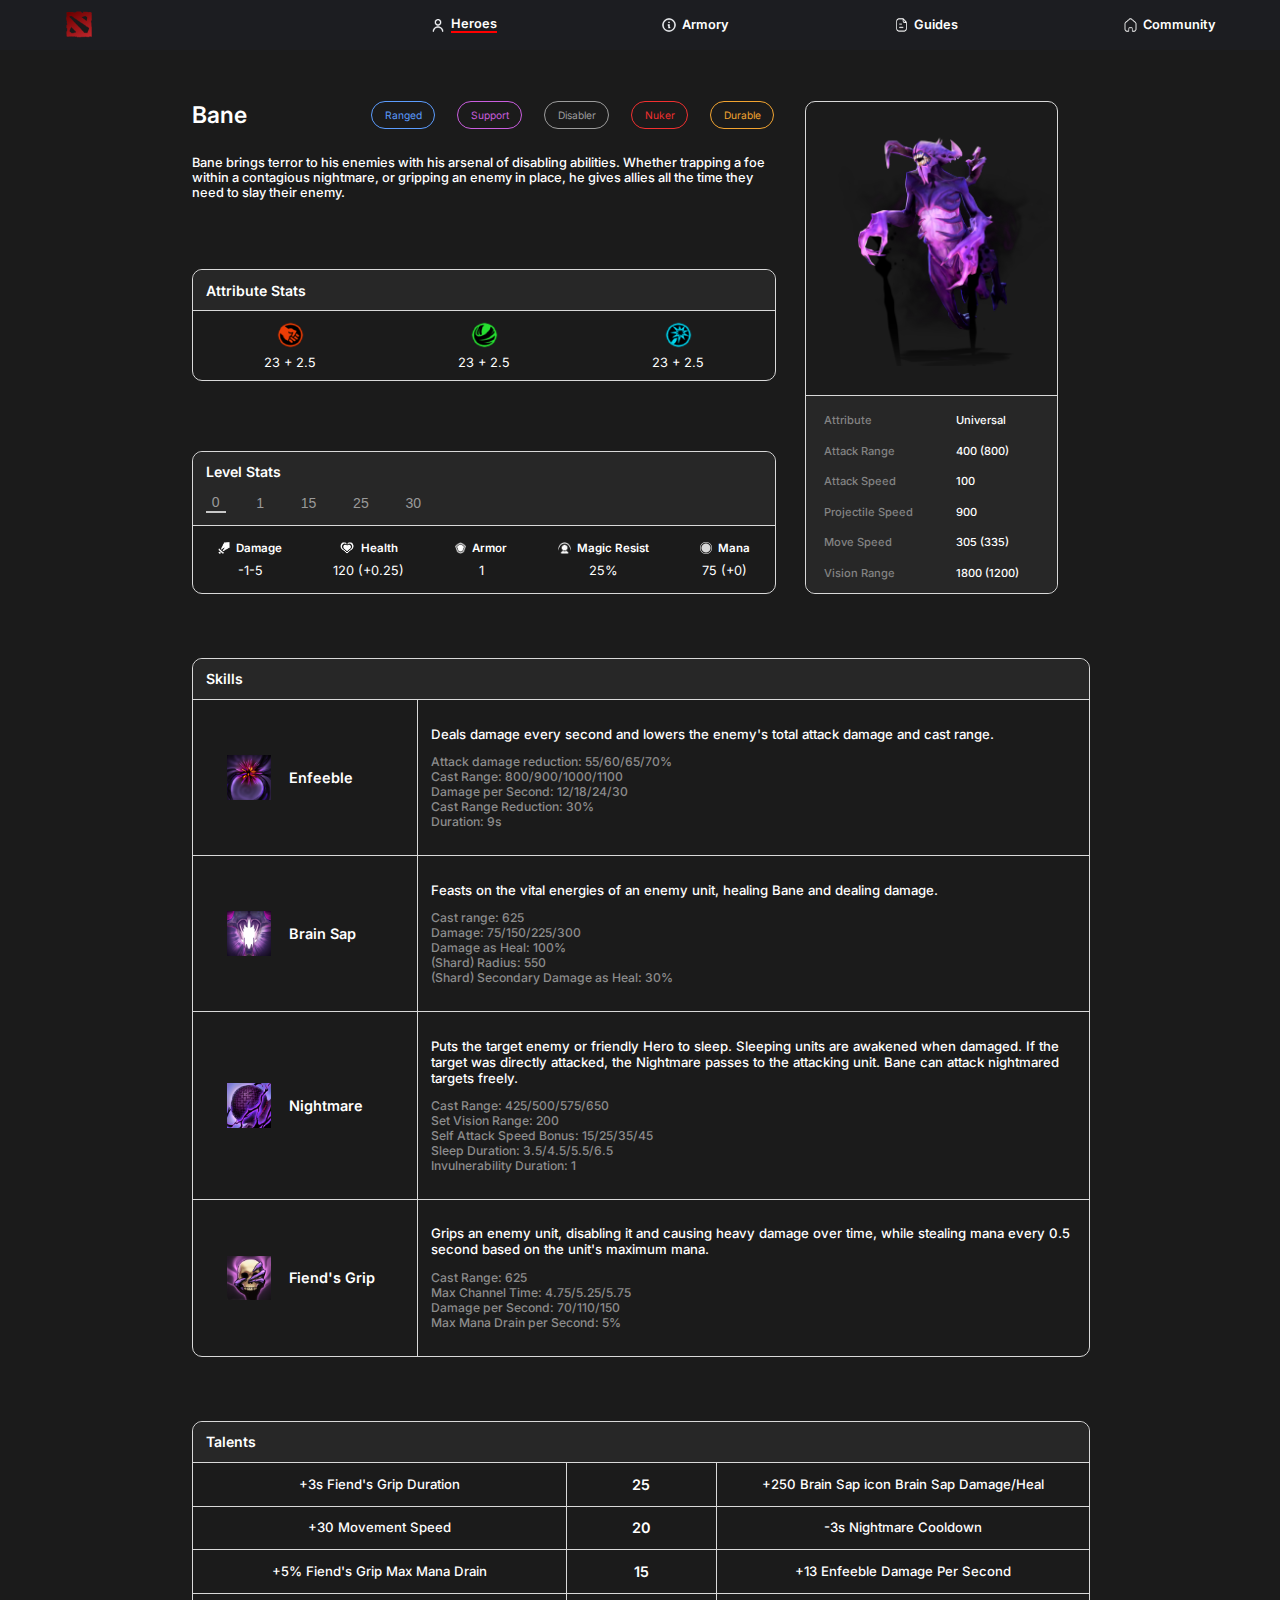
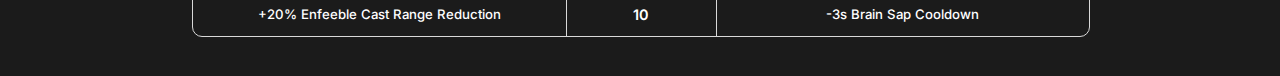
==== website/bane.html @ a7980b2b "Bane page + typo fixes" ====
<!DOCTYPE html>
<html>
<head>
    <title>Dota2 Wiki</title>
    <link rel="stylesheet" href="style.css" type="text/css">
    <script src="hero-page-script.js"></script>
    <meta name="viewport" content="width=device-width,initial-scale=1.0">
</head>
<body onload="showLevel('load','0')">
    <!-- Top nav bar -->
    <header>
        <a href = "./index.html" class = logo><img src="assets/icons/dota2_logo.png", class = logo></a>
       <input type="checkbox" id = "nav-toggle" class = "nav-toggle">
        <nav>
            <ul>
                <li><img src="assets/icons/user_icon.png" class = imga><a href = "./heroes.html" class="active">Heroes</a></li>
                <li><img src="assets/icons/info_icon.png" class = imga><a href = "#">Armory</a></li>
                <li><img src="assets/icons/paper_icon.png" class = imga><a href = "#">Guides</a></li>
                <li><img src="assets/icons/home_icon.png" class = imga><a href = "#">Community</a></li>
            </ul>
        </nav>
        <label for="nav-toggle" class = "nav-toggle-label">
            <img src="assets/icons/hamburger_icon.png">
        </label>
    </header>

    <main class = "flex-column hero-main">

        <!-- This section contains the heroe's stats, description, name and potrait -->
        <section class = "stat-area">
            <div class = "stat-column">
                <div class = "flex-column">
                    <div style="display: flex;" id = "hero-heading">
                        <label class="hero-title">Bane</label>
                        <!-- Hero's roles -->
                        <div class = "roles-row", style="width: 70%;">
                            <!-- Each role container is the role of the hero in the role's corresponding colour -->
                            <div class = "roles-container" style = "border-color: #5C9DFF;">
                                <label style = "color: #5C9DFF;">Ranged</label>
                            </div> 
                            <div class = "roles-container" style = "border-color: #ca5edf;">
                                <label style = "color: #ca5edf;">Support</label>
                            </div> 
                            <div class = "roles-container" style = "border-color: #9D9D9D;">
                                <label style = "color: #9D9D9D;">Disabler</label>
                            </div> 
                            <div class = "roles-container" style = "border-color: #f23030;">
                                <label style = "color: #f23030;">Nuker</label>
                            </div> 
                            <div class = "roles-container" style = "border-color: #F2A430;">
                                <label style = "color: #F2A430;">Durable</label>
                            </div> 
                        </div>
                    </div>
                    <label class = "hero-description">Bane brings terror to his enemies with his arsenal of disabling abilities. Whether trapping a foe within a contagious nightmare, or gripping an enemy in place, he gives allies all the time they need to slay their enemy.</label>
                </div>
                <!-- Area on the hero's attribute stats -->
                <div class = "full-container">
                    <!-- Title area -->
                    <div class = "inner-area-top">
                        <div class = "flex-column">
                            <label class = "inner-area-title">Attribute Stats</label>
                        </div>
                    </div>
                    <div class = "attribute-row">
                        <!-- Each attribute column includes the attribute image and value -->
                        <div class = "attribute-column">
                            <img class = "attribute-img" src="assets/icons/strength.png">
                            <label>23 + 2.5</label> 
                        </div>
                        <div class = "attribute-column">
                            <img class = "attribute-img" src="assets/icons/agility.png">
                            <label>23 + 2.5</label> 
                        </div>
                        <div class = "attribute-column">
                            <img class = "attribute-img" src="assets/icons/intelligence.png">
                            <label>23 + 2.5</label> 
                        </div>
                    </div>   
                </div>
                <!-- Area for the hero's level stats -->
                <div class = "full-container">
                    <div class = "inner-area-top">
                        <div class = "flex-column", style="width: 100%;">

                            <!-- Tab bar to toggle between different hero levels -->
                            <label class = "inner-area-title">Level Stats</label>
                            <div class = "level-row" id = "level-row">
                                <button onclick="showLevel(event, '0')" class="active">0</button> <!--set 0 as default active-->
                                <button onclick="showLevel(event, '1')">1</button>
                                <button onclick="showLevel(event, '15')">15</button>
                                <button onclick="showLevel(event, '25')">25</button>
                                <button onclick="showLevel(event, '30')">30</button>
                            </div>
                        </div>
                    </div>
                    <div class = "level-stat-row">
                        <!-- Each attribute column includes the level stat image, label and value -->
                        <div class = "attribute-column">
                            <div class = "img-text">
                                <img src="assets/icons/stat_atk.png">
                                <label>Damage</label>
                            </div>
                            <label class = "tab-content 0">-1-5</label>
                            <label class = "tab-content 1">47-53</label>
                            <label class = "tab-content 15">120-126</label>
                            <label class = "tab-content 25">198-204</label>
                            <label class = "tab-content 30">228-234</label>
                        </div> 
                        <div class = "attribute-column">
                            <div class = "img-text">
                                <img src="assets/icons/stat_hp.png">
                                <label>Health</label>
                            </div>
                            <label class = "tab-content 0">120 (+0.25)</label>
                            <label class = "tab-content 1">626 (+2.55)</label>
                            <label class = "tab-content 15">1396 (+6.05)</label>
                            <label class = "tab-content 25">2210 (+9.75)</label>
                            <label class = "tab-content 30">2518 (+11.2)</label>
                        </div> 
                        <div class = "attribute-column">
                            <div class = "img-text">
                                <img src="assets/icons/stat_def.png">
                                <label>Armor</label>
                            </div>
                            <label class = "tab-content 0">1</label>
                            <label class = "tab-content 1">4.83</label>
                            <label class = "tab-content 15">10.67</label>
                            <label class = "tab-content 25">16.83</label>
                            <label class = "tab-content 30">19.25</label>
                        </div> 
                        <div class = "attribute-column">
                            <div class = "img-text">
                                <img src="assets/icons/stat_effectres.png">
                                <label>Magic Resist</label>
                            </div>
                            <label class = "tab-content 0">25%</label>
                            <label class = "tab-content 1">27.3%</label>
                            <label class = "tab-content 15">30.8%</label>
                            <label class = "tab-content 25">34.5%</label>
                            <label class = "tab-content 30">35.96%</label>
                        </div> 
                        <div class = "attribute-column">
                            <div class = "img-text">
                                <img src="assets/icons/stat_mana.png">
                                <label>Mana</label>
                            </div>
                            <label class = "tab-content 0">75 (+0)</label>
                            <label class = "tab-content 1">351 (+1.15)</label>
                            <label class = "tab-content 15">771 (+2.9)</label>
                            <label class = "tab-content 25">1215 (+4.75)</label>
                            <label class = "tab-content 30">1383 (+5.48)</label>
                        </div> 
                    </div>   
                </div>
            </div>
            <!-- Area for the hero's potrait and other base stats -->
            <div class = "right-container">
                <img src="assets/potraits/bane.png">
                <div class = "inner-area-bottom">
                    <!-- Label for stats -->
                    <div class = "flex-column">
                        <label class = "medium-24" style="color: #838383;">Attribute</label>
                        <label class = "medium-24" style="color: #838383;">Attack Range</label>
                        <label class = "medium-24" style="color: #838383;">Attack Speed</label>
                        <label class = "medium-24" style="color: #838383;">Projectile Speed</label>
                        <label class = "medium-24" style="color: #838383;">Move Speed</label>
                        <label class = "medium-24" style="color: #838383;">Vision Range</label>
                    </div>
                    <!-- Corresponding stat values -->
                    <div class = "flex-column base-stats-spacing">
                        <label class = "medium-24" style="color: white;">Universal</label>
                        <label class = "medium-24" style="color: white;">400 (800)</label>
                        <label class = "medium-24" style="color: white;">100</label>
                        <label class = "medium-24" style="color: white;">900</label>
                        <label class = "medium-24" style="color: white;">305 (335)</label>
                        <label class = "medium-24" style="color: white;">1800 (1200)</label>
                    </div>
                </div>
            </div>


            <div>
        </section>
        
        <!-- This section shows the hero's skills -->
        <section class = "full-container", style="margin-top: 5vw;">
            <!-- Title area -->
            <div class = "inner-area-top">
                <div class = "flex-column">
                    <label class = "inner-area-title">Skills</label>
                </div>
            </div>

            <!-- skill-row contains the information for 1 skill - skill icon image, name, description and other details -->
            <div class = "skill-row">
                <div class = "skill-name">
                    <img src="assets/skills/bane_enfeeble.png">
                    <label>Enfeeble</label>
                </div>

                <div class = "skill-description">
                    <label class = "skill-description-title">Deals damage every second and lowers the enemy's total attack damage and cast range.</label>
                    <label class = "skill-description-detail">Attack damage reduction: 55/60/65/70%</label>
                    <label class = "skill-description-detail">Cast Range: 800/900/1000/1100</label>
                    <label class = "skill-description-detail">Damage per Second: 12/18/24/30</label>
                    <label class = "skill-description-detail">Cast Range Reduction: 30%</label>
                    <label class = "skill-description-detail">Duration: 9s</label>
                </div>
            </div>
            
            <!-- top-border class is for every row except the first one to complete the table -->
            <div class = "skill-row top-border">
                <div class = "skill-name">
                    <img src="assets/skills/bane_brain_sap.png">
                    <label>Brain Sap</label>
                </div>

                <div class = "skill-description">
                    <label class = "skill-description-title">Feasts on the vital energies of an enemy unit, healing Bane and dealing damage.</label>
                    <label class = "skill-description-detail">Cast range: 625</label>
                    <label class = "skill-description-detail">Damage: 75/150/225/300</label>
                    <label class = "skill-description-detail">Damage as Heal: 100%</label>
                    <label class = "skill-description-detail">(Shard) Radius: 550</label>
                    <label class = "skill-description-detail">(Shard) Secondary Damage as Heal: 30%</label>
                </div>
            </div>

            <div class = "skill-row top-border">
                <div class = "skill-name">
                    <img src="assets/skills/bane_nightmare.png">
                    <label>Nightmare</label>
                </div>

                <div class = "skill-description">
                    <label class = "skill-description-title">Puts the target enemy or friendly Hero to sleep. Sleeping units are awakened when damaged. If the target was directly attacked, the Nightmare passes to the attacking unit. Bane can attack nightmared targets freely.</label>
                    <label class = "skill-description-detail">Cast Range: 425/500/575/650</label>
                    <label class = "skill-description-detail">Set Vision Range: 200</label>
                    <label class = "skill-description-detail">Self Attack Speed Bonus: 15/25/35/45</label>
                    <label class = "skill-description-detail">Sleep Duration: 3.5/4.5/5.5/6.5</label>
                    <label class = "skill-description-detail">Invulnerability Duration: 1</label>
                </div>
            </div>
            
            <div class = "skill-row top-border">
                <div class = "skill-name">
                    <img src="assets/skills/bane_fiends_grip.png">
                    <label>Fiend's Grip</label>
                </div>

                <div class = "skill-description">
                    <label class = "skill-description-title">Grips an enemy unit, disabling it and causing heavy damage over time, while stealing mana every 0.5 second based on the unit's maximum mana.</label>
                    <label class = "skill-description-detail">Cast Range: 625</label>
                    <label class = "skill-description-detail">Max Channel Time: 4.75/5.25/5.75</label>
                    <label class = "skill-description-detail">Damage per Second: 70/110/150</label>
                    <label class = "skill-description-detail">Max Mana Drain per Second: 5%</label>
                </div>
            </div>
        </section>

        <!-- This section shows the hero's talents -->
        <section class = "full-container", style="margin-top: 5vw; margin-bottom: 3vw;">
            <!-- Title area -->
            <div class = "inner-area-top">
                <div class = "flex-column">
                    <label class = "inner-area-title">Talents</label>
                </div>
            </div>
            
            <!-- talent-row is formatted as (description | level | description) -->
            <div class = "talent-row">
                <label class = "talent-description">+3s Fiend's Grip Duration</label>
                <label class = "talent-level">25</label>
                <label class = "talent-description">+250 Brain Sap icon Brain Sap Damage/Heal</label>
            </div>
            <!-- top-border class is for every row except the first one to complete the table -->
            <div class = "talent-row top-border">
                <label class = "talent-description">+30 Movement Speed</label>
                <label class = "talent-level">20</label>
                <label class = "talent-description">-3s Nightmare Cooldown</label>
            </div>
            <div class = "talent-row top-border">
                <label class = "talent-description">+5% Fiend's Grip Max Mana Drain</label>
                <label class = "talent-level">15</label>
                <label class = "talent-description">+13 Enfeeble Damage Per Second</label>
            </div>
            <div class = "talent-row top-border">
                <label class = "talent-description">+20% Enfeeble Cast Range Reduction</label>
                <label class = "talent-level">10</label>
                <label class = "talent-description">-3s Brain Sap Cooldown</label>
            </div>
        </section>

    </main>
</body>
</html>
---- website/style.css ----
@import url('https://fonts.googleapis.com/css2?family=Inter:wght@100;200;300;400;500;600;700;800;900&display=swap');

:root{
    --phone: 700px;
}
body{
    font-family: 'Inter', sans-serif;
    background: #1B1B1B;
    

}

header{
    top:0;
    left:0;
    background-color: #1C1D21;
    font-weight:600;
    font-size: 3vw;
    height:10vw;
    text-align: center;
    color:white;
    position: fixed;
    z-index: 99;
    width: 100%;
    display: flex;
    align-items: center;
    justify-content: center;
}

.logo{
    top:0;
    height: 100%;
}



nav{
    position: absolute;
    text-align: left;
    top: 100%;
    width: 100%;
    left: 0;
    background-color: #1C1D21;
    display: none;
}

nav ul{
    margin: 0;
    padding: 0;
    list-style: none;
}

nav li{
    margin-bottom: 1em;
    margin-left: 1em;
}
nav a:hover {
    border-bottom: 0.1953vw solid red;
}

nav a.active {
    border-bottom: 0.1953vw solid red;
}
  
nav a{
    text-decoration: none;
    color: white;
    opacity: 0.8;
}

.nav-toggle:checked ~ nav {
    display: block;
}

.nav-toggle{
    display: none;
}

.nav-toggle-label{
    position: absolute;
    left: 0;
    top:0;
    margin-left: 1em;
    height: 100%;
    display: flex;
    align-items: center;
    
}

.nav-toggle-label img{
    height: 25%;
}

nav li{
    display: flex;
    align-items: center;
}

.imga{
    margin-right: 5px;
    height: 4vw;
}

@media screen and (min-width: 700px){
    header{
        height: 3.9vw;
        font-size: 1vw;
    }
    .nav-toggle-label{
        display: none;
    }

    header{
        display: grid;
        grid-template-columns:4% auto 25% 1fr 5%;
        grid-template-rows:100%;
    }

    .logo{
        grid-column: 2/3;
    }

    nav{
        all: unset;
        grid-column: 4/5;
    }

    nav ul {
        display: flex;
        justify-content: space-between;
        align-items: center;
        height: 100%;
    }

    nav li{
        margin-bottom: 0;
        margin-left: 0;
    }

    nav a{
        opacity: 1;
    }

    .imga{
        height: 1.2vw;
    }


    
}

.dashboard{
    position: relative;
}
.home-background-img{
    position: relative;
    width: 100%;
    z-index: -99;
    mask-image: linear-gradient( rgba(27, 27, 27, 0.6) 0%, rgba(27, 27, 27, 0) 100%);
    -webkit-mask-image: linear-gradient( rgba(27, 27, 27, 0.6) 0%, rgba(27, 27, 27, 0) 100%);
}

.title{
    font-size: 40px;
    font-size: 2.7vw;
    font-weight: 700;
    color: white;
    text-align:center;
    position: absolute;
    top:15%;
    right:50%;
    transform:translateX(50%);
}

.subtitle{
    font-size: 18px;
    font-size: 1.215vw;
    font-weight: 600;
    color: white;
    text-align:left;
    position: absolute;
    top:30%;
    right:50%;
    transform:translateX(50%);
}

main{
    position: absolute;
    width: 100%;
    height: auto;
    top: 3.9vw;
    left: 0px;
    right: 0px;
}

.home-heading{
    font-size: 1.4vw;
    color: white;
    font-weight: 600;
    margin-left: 10%;
    padding-bottom:calc(1vw - 0.06510vw);
    border-bottom: 0.1953vw solid red;
    margin-bottom: 1vw;

}

.content-area{
    position: relative;
    width: 80%;
    margin-top: calc(3vw - 0.06510vw);
    margin-left: 10%;
    display: flex;
    justify-content: space-between;
    flex-wrap: wrap;
}

.home-post{
    position: relative;
    width: 32%;
    border: 1px solid rgba(128, 128, 128, 0.3) ;
    margin-bottom: 1vw;
    background-size: cover; 
    background-repeat: no-repeat;
    background-position: center center; 
    padding-top: 14.5%;
    color: white;
    display: flex;
    justify-content: center;
    align-items: center;
}

.home-post label{
    position: absolute; 
    bottom:45% ;
    font-size: 1.15vw;
    font-weight: 600;
}

.upcoming-content{
    margin-top: 10%;
}

.other-background-img{
    position: relative;
    width: 100%;
    z-index: -99;
    mask-image: linear-gradient(rgba(0,0,0,0.3) 0%,rgba(0,0,0,0) 100%);
    -webkit-mask-image: linear-gradient(rgba(0,0,0,0.3) 0%,rgba(0,0,0,0) 100%);
}

@media screen and (max-width: 700px){

    .title{
        font-size: 4.5vw;
        width: 100%;
        top:20%;
    }
    .subtitle{
        font-size: 2.7vw;
        width: 80%;
        top:40%
    }
    .home-post{
        width: 48%;
        padding-top: 21.8%;
        margin-bottom: 4vw;
    }

    .home-post label{
        font-size: 2.3vw;
    }

    .home-heading{
        margin-left: 5%;
    }

    .content-area{
        margin-left: 5%;
        width: 90%;
    }
}

.other-dashboard{
    position: relative;
    width: 100%;
    height: fit-content;
}

.side-small-title{
    font-size: 40px;
    font-size: 1.8vw;
    font-weight: 600;
    color: white;
    text-align:center;
    position: absolute;
    top:25%;
    left:10%;
}

.side-small-subtitle{
    font-size: 40px;
    font-size: 1.215vw;
    font-weight: 600;
    color: white;
    text-align:left;
    position: absolute;
    top: 55%;
    left:10%;
    width: 55%;
}

.filter-area{
    width: 80%;
    margin-top: calc(3vw - 0.06510vw);
    margin-left: 10%;
    display: flex;
    justify-content: space-between;
    flex-wrap: wrap;
}
.attribute-button-area{
    display: flex;
    width: 40%;
    justify-content: space-between;
}
.attribute-button{
    width: auto;
    height: auto;
    background: none;
    border-radius: 10px;
    border-width: 0.12vw;
    border-style: solid;
    padding-left: 0.8vw;
    padding-right: 0.8vw;
    padding-top: 0.4vw;
    padding-bottom: 0.4vw;
    display: flex;
    align-items: center;
}

#search-bar{
    width: 40%;
    height: 100%;
    background: none;
    background-image: url('assets/icons/search.png');
    background-position: 0.65vw center;
    border-radius: 7px;
    background-size: auto 1.2vw;
    background-repeat: no-repeat;
    padding: 0.78vw 0 0.78vw 3%;
    border: 0.12vw solid #ddd;
    font-size: 1vw;
    color: #838383;
}


.attribute-button:hover{
    background: #FFFFFF14;
}

.attribute-button.active{
    background: #FFFFFF14;
}

.attribute-button img{
    width: 1.8vw;
}

.attribute-label{
    text-align: center;
    font-weight: 400;
    font-size: 1.05vw;
}

.heroes-area{
    position: relative;
    width: 80%;
    margin-top: 1vw;
    margin-left: 10%;
    display: grid;
    column-gap: 2%;
    row-gap: 1vw;
    grid-template-columns: repeat(6, auto);

}

.heroes{
    display: none;
    position: relative;
    width: 100%;
    margin-bottom: 1vw;
    background-size: cover; 
    background-repeat: no-repeat;
    background-position: center center; 
    padding-top: 56.36%;
    transition: transform .3s;
    color: white;
    font-weight: 500;
    font-size: 0.85vw;
}

.heroes:hover {
    transform: scale(1.13); 
    z-index: 99;
  }

.heroes label{
    position: absolute;
    bottom: 1%;
}

.show-heroes{
    display: flex;
    justify-content: center;
}

@media screen and (max-width: 700px){
    .side-small-title{
        font-size: 4vw;
        left:5%;
        top:30%
    }

    .side-small-subtitle{
        font-size: 2.4vw;
        width: 80%;
        left:5%;
        top:45%;
    }

    .home-heading{
        font-size: 3vw;
        margin-left: 5%;
    }

    .filter-area{
        flex-direction: column;
        margin-left: 5%;
        margin-top: calc(6vw - 0.0651vw);
        margin-bottom: 10vw;
    }

    .attribute-button-area{
        margin-bottom: 2vw;
        width: 90%;

    }

    .attribute-button{
        padding: 1.2vw 1.5vw 1.2vw 1.5vw;

    }

    .attribute-button img{
        width: 4vw;
    }

    #search-bar{
        width: 90%;
        font-size: 3vw;
        padding: 1.6vw 0 1.6vw 7vw;
        background-size: auto 3vw;
        background-position: 2vw center;
        margin-top: 4vw;
    }

    .heroes-area{
        grid-template-columns: repeat(4, auto);
        width: 90%;
        margin-left: 5%;
        margin-top: 3vw;
    }

    .heroes label{
        font-size: 2vw;
    }
}

.hero-main{
    margin-top: 4vw;
    margin-left: 15%;
    width: 70%;
}

.stat-area{
    display:flex; 
    justify-content:space-between; 
    width:100%;
}

.right-container{   
    width: 28%;
    border: 0.12vw solid #D9D9D9;
    border-radius: 10px;
    height: max-content;
}

.right-container img{
    width: 100%;
    padding-top: 1vw;
    padding-bottom: 2vw;
}

.inner-area-bottom{
    width: calc(100%-0.12vw);
    border-top: 0.12vw solid #D9D9D9;
    border-bottom-left-radius: 10px;
    border-bottom-right-radius: 10px;
    background-color: #272727;
    display: flex;
    padding-bottom: 1vw;
}

.base-stats-spacing{
    margin-left: 10%;
}

.flex-column{
    display: flex;
    flex-direction: column;
}

.flex-row{
    display: flex;
    justify-content: space-between;
}

.stat-column{
    display: flex;
    justify-content: space-between;
    flex-direction: column;
    width: 65%;
}

.medium-24{
    margin-top: 1.3vw;
    margin-left: 1.4vw;
    color: #838383;
    font-size: 0.87vw;
    font-style: normal;
    font-weight: 500;
    line-height: normal;
}

.hero-title{
    color: white;
    font-size: 1.8vw;
    font-style: normal;
    font-weight: 600;
    line-height: normal;
}

.roles-row{
    display: flex;
    justify-content: space-between;
    width: 55%; 
    margin-left: auto;
    flex-wrap: wrap;
}

.roles-container{
    background: none;
    border-radius: 16px;
    border-width: 0.12vw;
    border-style: solid;
    padding-left: 1vw;
    padding-right: 1vw;
    padding-top: 0.5vw;
    padding-bottom: 0.5vw;
    display: flex;
    align-items: center;
    margin-left: 1%;
}


.roles-container label{
    text-align: center;
    font-weight: 400;
    font-size: 0.8vw;
}

.full-container{   
    width: 100%;
    border: 0.12vw solid #D9D9D9;
    padding: 0;
    border-radius: 10px;
    margin-left: auto;
}

.inner-area-top{
    width: calc(100%-0.12vw);
    border-bottom: 0.12vw solid #D9D9D9;
    border-top-left-radius: 10px;
    border-top-right-radius: 10px;
    background-color: #272727;
    display: flex;
    padding-top: 0.9vw;
    padding-bottom: 0.9vw;
}

.inner-area-title{
    margin-left: 1vw;
    font-size: 1.1vw;
    color: white;
    font-weight: 600;
    font-style: normal;
    line-height: normal;
}

.hero-description{
    width: 100%;
    margin-top: 2vw;
    color: white;
    width: 100%;
    font-size: 1vw;
    font-style: normal;
    font-weight: 500;
    line-height: normal;
}

.attribute-row{
    margin-top: 0.8vw;
    margin-bottom: 0.8vw;
    display: flex;
    justify-content: space-around;
}

.attribute-column{
    display: flex;
    justify-content: center;
    align-items: center;
    flex-direction: column;
}
.attribute-img{
    width: 2.1vw;
    margin-bottom: 0.5vw;
}

.attribute-column label{
    color: white;
    font-size: 1vw;
}

.level-row{
    margin-left: 1vw;
    margin-top: 1vw;
    display: flex;
    width: 38%;
    justify-content: space-between;
}

.level-row button{
    font-size: 1.1vw;
    color: #9A9A9A;
    background: none;
    border: none;
}

.level-row button.active{
   border-bottom: 0.2vw solid #C8C8C8;
}

.level-row button:hover{
    border-bottom: 0.2vw solid #C8C8C8;
 }

.level-stat-row{
    margin-top: 1.2vw;
    margin-bottom: 1.2vw;
    display: flex;
    justify-content: space-around;
}

.img-text{
    display: flex;
    align-items: center;
    margin-bottom: 0.6vw;
}

.img-text label{
    font-size: 0.9vw;
    color: white;
    text-wrap: nowrap;
    font-weight: 600;
}

.img-text img{
    height: 0.9vw;
    margin-right: 0.5vw;
}


.skill-row{
    display: flex;
    width: 100%;
    height: max-content;
}

.skill-name{
    display: flex;
    height: auto;
    width: 25%;
    align-items: center;
    border-right: 0.12vw solid #D9D9D9;
}

.skill-name img{
    width: 20%;
    margin-right: 8%;
    margin-left: 15%;
    
}

.skill-name label{
    color: white;
    font-weight: 600;
    height: fit-content;
    font-size: 1.13vw;
}

.skill-description{
    display: flex;
    flex-direction: column;
    width: 75%;
    padding-top: 2vw;
    padding-bottom: 2vw;
}

.skill-description-title{
    color: white;
    font-weight: 500;
    font-size: 1.03vw;
    margin-left: 1vw;
    margin-right: 1vw;
    margin-bottom: 1vw;
}

.skill-description-detail{
    color: #8D8D8D;
    font-weight: 500;
    font-size: 0.95vw;
    margin-left: 1vw;
    margin-right: 1vw;
}

.top-border{
    border-top: 0.12vw solid #D9D9D9
}

.talent-row{
    display: flex;

}

.talent-level{
    width: 40%;
    border-right: 0.12vw solid #D9D9D9;
    border-left: 0.12vw solid #D9D9D9;
    text-align: center;
    height: fit-content;
    color: white;
    padding-top: 1vw;
    padding-bottom: 1vw;
    font-weight: 600;
    font-size: 1.13vw;
    height: fit-content;
}

.talent-description{
    width: 100%;
    padding-top: 1vw;
    padding-bottom: 1vw;
    text-align: center;
    color: white;
    font-weight: 500;
    font-size: 1.03vw;
}



@media screen and (max-width: 700px){

    .stat-area{
        flex-direction: column;
        align-items: center;
    }

    .stat-column{
        width: 100%;
    }
    
    #hero-heading{
        flex-direction: column;
    }
    .hero-title{
        font-size: 4vw;
    }

    .roles-row{
        margin-top: 2vw;
        margin-left: unset;
        margin-bottom: 3vw;
    }

    .roles-container{
        padding: 1vw 1.3vw 1vw 1.3vw;
    }

    .roles-container label{
        font-size: 1.9vw;
    }

    .hero-description{
        font-size: 2.5vw;
        margin-bottom: 5vw;
    }

    .inner-area-top{
        padding-top: 1.3vw;
        padding-bottom: 1.3vw;
    }

    .inner-area-title{
        margin-left: 2vw;
        font-size: 2.7vw;
    }

    .attribute-img{
        width: 4.5vw;
    }

    .level-row button{
        font-size: 2.3vw;
    }

    .img-text{
        margin-bottom: 1.5vw;
        margin-top: 1.2vw;
    }
    .img-text img{
        height: 2vw;
    }

    .attribute-column label{
        font-size: 2.4vw;
    }

    .full-container{
        margin-bottom: 5vw;
    }

    .right-container{
        width: 100%;
        display: flex;
        flex-direction: column;
        align-items: center;
    }

    .right-container img{
        width: 60%;
    }

    .inner-area-bottom{
        width: 100%;
    }

    .medium-24{
        margin-left: 0;
        font-size: 2.3vw;
    }

    .inner-area-bottom{
        justify-content: space-around;
    }

    .base-stats-spacing{
        margin-left: none;
    }

    .skill-name img{
        width: 20%;
        margin-right: 8%;
        margin-left: 15%;
        
    }
    
    .skill-name label{
        color: white;
        font-weight: 600;
        height: fit-content;
        font-size: 2.3vw;
    }

    .skill-description-title{
        font-size: 2.1vw;
    }

    .skill-description-detail{
        font-size: 2vw;
    }

    .talent-description{
        font-size: 2.1vw;
    }

    .talent-level{
        font-size: 2.8vw;
        height: max-content;
    }

    main{
        top: 10vw;
    }
    .hero-main{
        margin-left: 5%;
        width: 90%;
    }



    
}
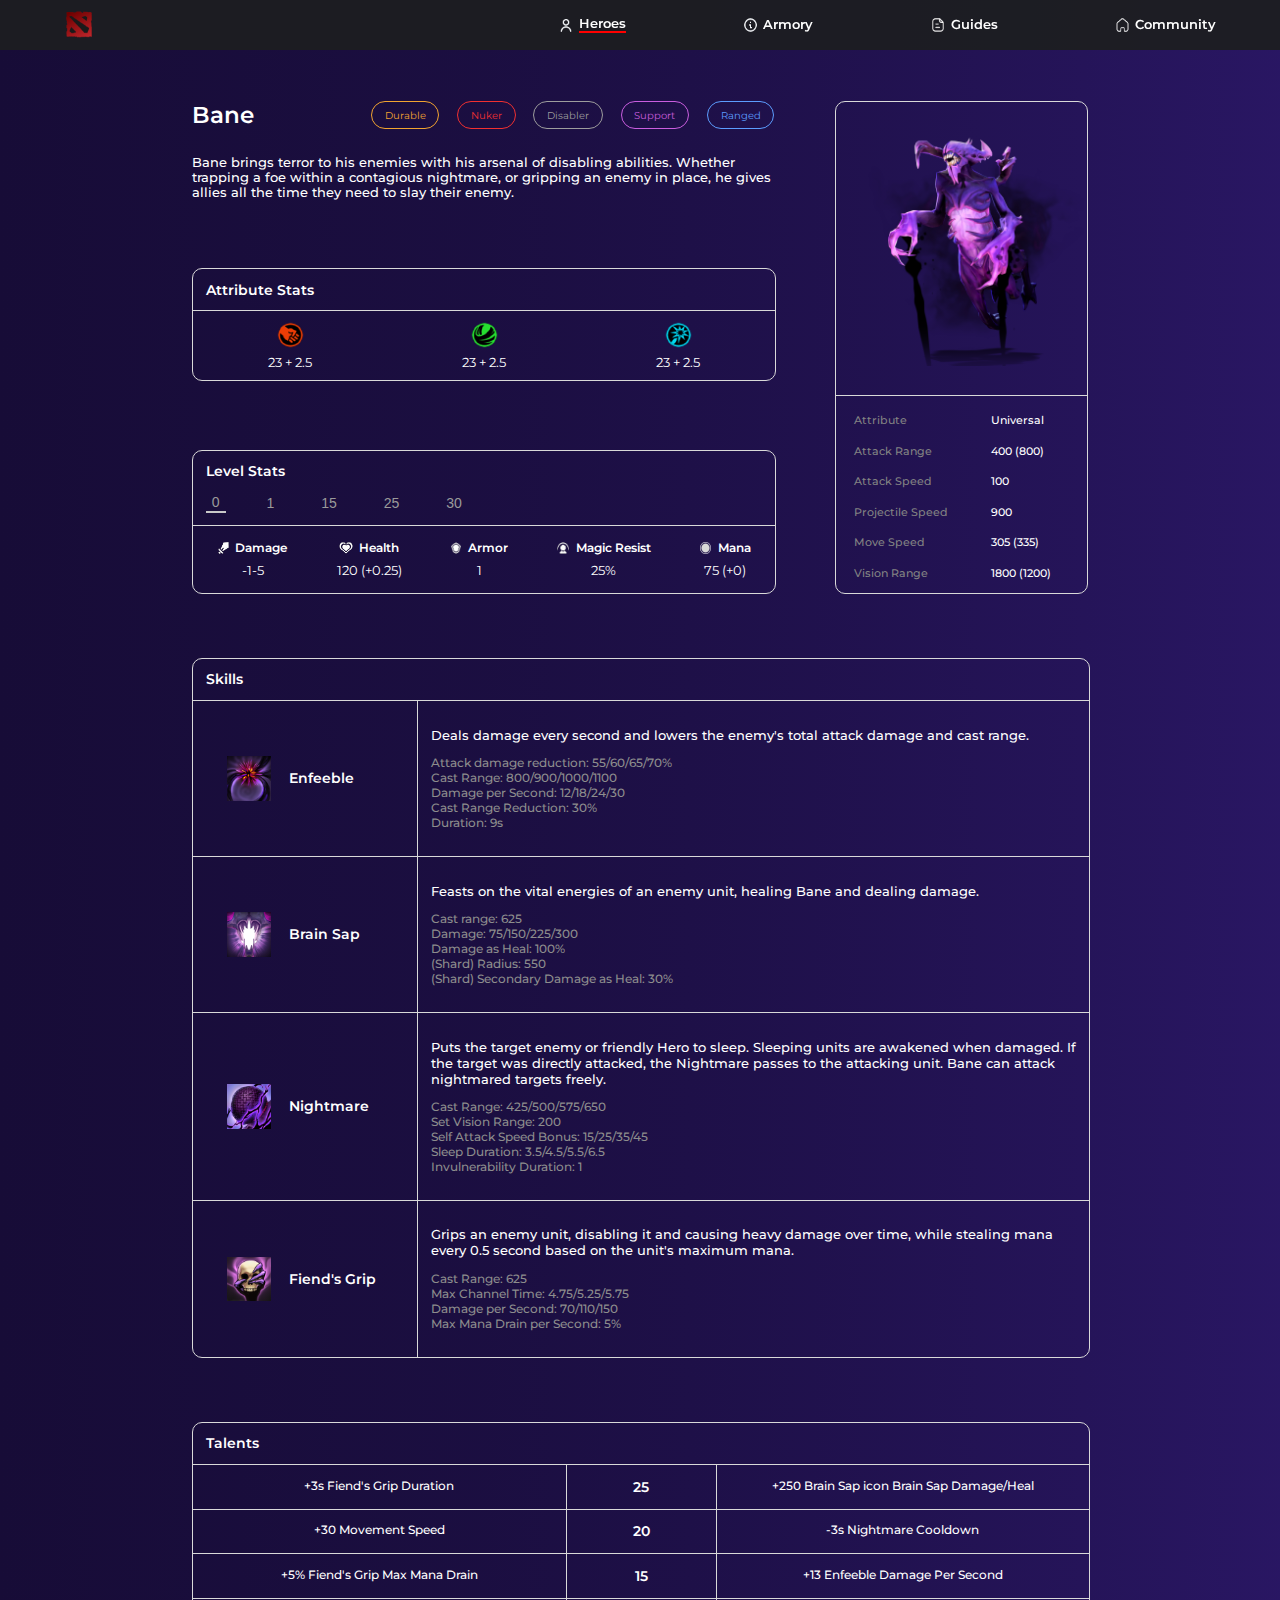
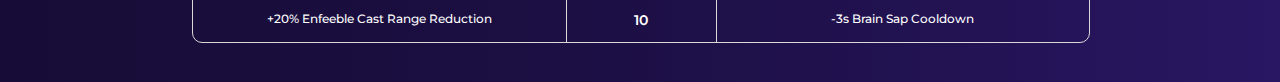
==== commit e6c7f800: "Huge redesign" ====
--- a/website/bane.html
+++ b/website/bane.html
@@ -7,7 +7,7 @@
     <script src="hero-page-script.js"></script>
     <meta name="viewport" content="width=device-width,initial-scale=1.0">
 </head>
-<body onload="showLevel('load','0')">
+<body onload="showLevel('load','0')" style="background-image: linear-gradient(135deg, #170C37, 70%, #2C186A 110%);">
     <!-- Top nav bar -->
     <header>
         <a href = "./index.html" class = logo><img src="assets/icons/dota2_logo.png", class = logo></a>
@@ -16,7 +16,7 @@
             <ul>
                 <li><img src="assets/icons/user_icon.png" class = imga><a href = "./heroes.html" class="active">Heroes</a></li>
                 <li><img src="assets/icons/info_icon.png" class = imga><a href = "#">Armory</a></li>
-                <li><img src="assets/icons/paper_icon.png" class = imga><a href = "#">Guides</a></li>
+                <li><img src="assets/icons/paper_icon.png" class = imga><a href = "./guides.html">Guides</a></li>
                 <li><img src="assets/icons/home_icon.png" class = imga><a href = "#">Community</a></li>
             </ul>
         </nav>
--- a/website/style.css
+++ b/website/style.css
@@ -1,26 +1,50 @@
 @import url('https://fonts.googleapis.com/css2?family=Inter:wght@100;200;300;400;500;600;700;800;900&display=swap');
+@import url('https://fonts.googleapis.com/css2?family=Montserrat:ital,wght@0,100;0,200;0,300;0,400;0,500;0,600;0,700;0,800;0,900;1,100;1,200;1,300;1,400;1,500;1,600;1,700;1,800;1,900&display=swap');
+@import url('https://fonts.googleapis.com/css2?family=Anuphan:wght@100;200;300;400;500;600;700&display=swap');
 
 :root{
     --phone: 700px;
-}
+    --home-bg-r: 35;
+    --home-bg-g: 39;
+    --home-bg-b: 46;
+    --post-bg: #323744;
+    --home-shadow: 3px 3px 3px 3px rgba(0,0,0,0.3);
+}
+
 body{
-    font-family: 'Inter', sans-serif;
-    background: #1B1B1B;
+    font-family: 'Montserrat', sans-serif;
+    background: rgb(var(--home-bg-r), var(--home-bg-g), var(--home-bg-b));
     
 
 }
 
+.home-body{
+    background-image:  linear-gradient( rgba(var(--home-bg-r), var(--home-bg-g), var(--home-bg-b), 0.3) 30%, rgba(var(--home-bg-r), var(--home-bg-g), var(--home-bg-b), 1) 70%),   
+    linear-gradient(90deg, rgba(var(--home-bg-r), var(--home-bg-g), var(--home-bg-b), 0.3) 80%, rgba(var(--home-bg-r), var(--home-bg-g), var(--home-bg-b), 1) 100%),
+    linear-gradient(270deg, rgba(var(--home-bg-r), var(--home-bg-g), var(--home-bg-b), 0.3) 80%, rgba(var(--home-bg-r), var(--home-bg-g), var(--home-bg-b), 1) 100%),
+    url(./assets/background/radiant_dire.png);
+    position: relative;
+    display: flex;
+    background-attachment: fixed;
+    background-size: cover;
+    background-repeat: no-repeat;
+}
+
+.hero-body{
+    background-repeat: no-repeat;
+    background-attachment: fixed;
+}
 header{
     top:0;
     left:0;
-    background-color: #1C1D21;
+    background-color: #1C1D21F2;
     font-weight:600;
     font-size: 3vw;
     height:10vw;
     text-align: center;
     color:white;
     position: fixed;
-    z-index: 99;
+    z-index: 999;
     width: 100%;
     display: flex;
     align-items: center;
@@ -112,7 +136,7 @@
 
     header{
         display: grid;
-        grid-template-columns:4% auto 25% 1fr 5%;
+        grid-template-columns:4% auto 35% 1fr 5%;
         grid-template-rows:100%;
     }
 
@@ -150,26 +174,25 @@
 }
 
 .dashboard{
+    /*background-image:  linear-gradient( rgba(var(--home-bg-r), var(--home-bg-g), var(--home-bg-b), 0.6) 0%, rgba(var(--home-bg-r), var(--home-bg-g), var(--home-bg-b), 1) 90%),   url(./assets/background/radiant_dire.png);*/
     position: relative;
-}
-.home-background-img{
-    position: relative;
-    width: 100%;
-    z-index: -99;
-    mask-image: linear-gradient( rgba(27, 27, 27, 0.6) 0%, rgba(27, 27, 27, 0) 100%);
-    -webkit-mask-image: linear-gradient( rgba(27, 27, 27, 0.6) 0%, rgba(27, 27, 27, 0) 100%);
-}
+    width: 100%;
+    padding-top: 26.29%;
+    display: flex;
+    justify-content: center;
+    background-repeat: no-repeat;
+    background-size: cover;
+}
+
 
 .title{
     font-size: 40px;
     font-size: 2.7vw;
     font-weight: 700;
     color: white;
-    text-align:center;
     position: absolute;
-    top:15%;
-    right:50%;
-    transform:translateX(50%);
+    top:25%;
+    text-transform:uppercase;
 }
 
 .subtitle{
@@ -179,9 +202,7 @@
     color: white;
     text-align:left;
     position: absolute;
-    top:30%;
-    right:50%;
-    transform:translateX(50%);
+    top:50%;
 }
 
 main{
@@ -194,21 +215,37 @@
 }
 
 .home-heading{
-    font-size: 1.4vw;
-    color: white;
-    font-weight: 600;
+    font-size: 1.3vw;
+    color: #D0D0D0;
+    font-weight: 600;
+    margin-left: 2vw;
+
+}
+
+.home-content{
+    background-color: var(--post-bg);
     margin-left: 10%;
-    padding-bottom:calc(1vw - 0.06510vw);
-    border-bottom: 0.1953vw solid red;
+    width: 80%;
+    padding-top: 1.5vw;
+    padding-bottom: 1vw;
+    border-radius: 10px;
+    margin-bottom: 0vw;
+    box-shadow: var(--home-shadow)
+}
+
+.red-line{
+    margin-top: 1vw;
     margin-bottom: 1vw;
-
+    margin-right: 2vw;
+    margin-left: 2vw;
+    height: 0.09vw;
+    background: #A5252B;
 }
 
 .content-area{
     position: relative;
-    width: 80%;
-    margin-top: calc(3vw - 0.06510vw);
-    margin-left: 10%;
+    margin-right: 2vw;
+    margin-left: 2vw;
     display: flex;
     justify-content: space-between;
     flex-wrap: wrap;
@@ -227,17 +264,29 @@
     display: flex;
     justify-content: center;
     align-items: center;
+    border-radius: 8px;
+    transition: transform .3s;
+}
+
+.home-post:hover {
+transform: scale(1.05); 
+z-index: 99;
+}
+
+.home-post-small{
+    width: 48%;
+    padding-top: 21.75%;
 }
 
 .home-post label{
     position: absolute; 
     bottom:45% ;
-    font-size: 1.15vw;
-    font-weight: 600;
-}
-
-.upcoming-content{
-    margin-top: 10%;
+    font-size: 1.09vw;
+    font-weight: 600;
+}
+
+.recently-updated{
+    width: 100%;
 }
 
 .other-background-img{
@@ -247,37 +296,178 @@
     mask-image: linear-gradient(rgba(0,0,0,0.3) 0%,rgba(0,0,0,0) 100%);
     -webkit-mask-image: linear-gradient(rgba(0,0,0,0.3) 0%,rgba(0,0,0,0) 100%);
 }
+.other-content-area{
+    margin-left: 10%;
+    width: 80%;
+    padding-top: 1.5vw;
+    padding-bottom: 1vw;
+    display: flex;
+    justify-content: space-between;
+}
+
+.other-content{
+    position: relative;
+    background-color: var(--post-bg);
+    width: 100%;
+    padding-top: 1.5vw;
+    padding-bottom: 1vw;
+    border-radius: 10px;
+    margin-bottom: 2vw;
+    box-shadow: var(--home-shadow)
+}
+
+.other-content-main{
+    width: 69%;
+    display: flex;
+    flex-direction: column;
+}
+
+.other-content-side{
+    width: 29%;
+    border-radius: 10px;
+    background-color: var(--post-bg);
+    position: sticky;
+    height: fit-content;
+    top:5vw;
+    box-shadow: var(--home-shadow)
+}
+
+.recently-updated-title{
+    margin-left: 0.7vw;
+    font-size: 1.1vw;
+    font-weight: 500;
+}
+
+.recently-updated-background{
+    position: relative;
+    width: 48%;
+    padding-top: 18.75%;
+    border: 1px solid rgba(128, 128, 128, 0.3) ;
+    margin-bottom: 1vw;
+    color: white;
+    border-radius: 8px;
+    background-color: rgba(27, 27, 27, 0.4);
+    height:100%;
+    transition: transform .3s;
+}
+
+.recently-updated-background:hover {
+transform: scale(1.05); 
+z-index: 99;
+}
+
+.left-text{
+    display: flex; 
+    width: 60%; 
+    height: 80%;
+    flex-direction: column;
+    position: absolute;
+    top: 10%;
+    bottom: 10%;
+}
+
+.recently-updated-line{
+    margin-left: 0.7vw;
+    margin-top: 0.3vw;
+    height: 0.05vw;
+    background: rgba(166, 165, 165, 0.3);
+    margin-bottom: 0.8vw;
+}
+
+.recently-updated-details{
+    margin-left: 0.7vw;
+    font-size: 0.8vw;
+    font-weight: 600;
+    color: #838383;
+    margin-bottom: 0.4vw;
+    line-height: 1.5;
+}
+
+.right-img{
+    width: 35%;
+    position: absolute;
+    top: 0%;
+    right: 0%;
+    display: flex;
+    align-items: center;
+    justify-content: center;
+    height: 100%;
+}
+
+.right-img img{
+    max-width: 80%;
+    max-height: 80%;
+}
+
+.contributor-container{
+    display: flex;
+    margin-bottom: 1.5vw;
+}
+.contributor-title{
+    font-size: 1.2vw;
+    color: #D0D0D0;
+    font-weight: 600;
+    margin-left: 2vw;
+    width: auto; 
+    text-align: center;
+    margin-left: 0; 
+    margin-top: 1vw;
+
+}
+
+.contributor-list{
+    margin-right: 2vw;
+    margin-left: 2vw;
+}
+
+
+
+.top-contributor{
+    display: flex;
+    align-items: center;
+    justify-content: space-between;
+}
+
+.top-contributor-img{
+    border-radius: 50%;
+    width: 3.25vw;
+    border: 0.05vw solid #C4C4C4;
+    height:3.25vw;
+    overflow: hidden;
+    display: flex;
+    align-items: center;
+    justify-content: center;
+}
+
+.top-contributor-img img{
+    width: 180%;
+}
+
+.contributor-name{
+    font-size: 1vw;
+    color: white;
+    font-weight: 600;
+    text-align: center;
+    margin-left: 1vw;
+}
+
+.contributor-name{
+    font-size: 1vw;
+    color: white;
+    font-weight: 600;
+    text-align: left;
+    margin-left: 1vw;
+}
+
+.contributor-edits{
+    font-size: 0.9vw;
+    color: #C4C4C4;
+    font-weight: 600;
+    margin-left: 1vw;
+}
+
 
 @media screen and (max-width: 700px){
-
-    .title{
-        font-size: 4.5vw;
-        width: 100%;
-        top:20%;
-    }
-    .subtitle{
-        font-size: 2.7vw;
-        width: 80%;
-        top:40%
-    }
-    .home-post{
-        width: 48%;
-        padding-top: 21.8%;
-        margin-bottom: 4vw;
-    }
-
-    .home-post label{
-        font-size: 2.3vw;
-    }
-
-    .home-heading{
-        margin-left: 5%;
-    }
-
-    .content-area{
-        margin-left: 5%;
-        width: 90%;
-    }
 }
 
 .other-dashboard{
@@ -294,29 +484,39 @@
     text-align:center;
     position: absolute;
     top:25%;
-    left:10%;
+    left:12.5%;
 }
 
 .side-small-subtitle{
     font-size: 40px;
-    font-size: 1.215vw;
+    font-size: 1.2vw;
     font-weight: 600;
     color: white;
     text-align:left;
     position: absolute;
     top: 55%;
-    left:10%;
+    left:12.5%;
     width: 55%;
 }
 
 .filter-area{
-    width: 80%;
+    width: 75%;
     margin-top: calc(3vw - 0.06510vw);
-    margin-left: 10%;
+    margin-left: 12.5%;
     display: flex;
     justify-content: space-between;
     flex-wrap: wrap;
 }
+
+.role-filter-area{
+    width: 75%;
+    margin-top: calc(3vw - 0.06510vw);
+    margin-left: 12.5%;
+    display: flex;
+    justify-content: space-between;
+    flex-wrap: wrap;
+}
+
 .attribute-button-area{
     display: flex;
     width: 40%;
@@ -335,6 +535,30 @@
     padding-bottom: 0.4vw;
     display: flex;
     align-items: center;
+}
+
+.role-button{
+    width: auto;
+    height: auto;
+    background: none;
+    border-radius: 10px;
+    border-width: 0.12vw;
+    border-style: solid;
+    padding-left: 0.9vw;
+    padding-right: 0.9vw;
+    padding-top: 0.5vw;
+    padding-bottom: 0.5vw;
+    display: flex;
+    align-items: center;
+    font-size: 1.1vw;
+}
+
+.role-button.active{
+    background: #FFFFFF26;
+}
+
+.role-button:hover{
+    background: #FFFFFF26;
 }
 
 #search-bar{
@@ -373,9 +597,9 @@
 
 .heroes-area{
     position: relative;
-    width: 80%;
+    width: 75%;
     margin-top: 1vw;
-    margin-left: 10%;
+    margin-left: 12.5%;
     display: grid;
     column-gap: 2%;
     row-gap: 1vw;
@@ -384,7 +608,6 @@
 }
 
 .heroes{
-    display: none;
     position: relative;
     width: 100%;
     margin-bottom: 1vw;
@@ -396,6 +619,7 @@
     color: white;
     font-weight: 500;
     font-size: 0.85vw;
+    justify-content: center;
 }
 
 .heroes:hover {
@@ -408,10 +632,6 @@
     bottom: 1%;
 }
 
-.show-heroes{
-    display: flex;
-    justify-content: center;
-}
 
 @media screen and (max-width: 700px){
     .side-small-title{
@@ -427,7 +647,7 @@
         top:45%;
     }
 
-    .home-heading{
+    .other-heading{
         font-size: 3vw;
         margin-left: 5%;
     }
@@ -436,13 +656,32 @@
         flex-direction: column;
         margin-left: 5%;
         margin-top: calc(6vw - 0.0651vw);
-        margin-bottom: 10vw;
+        margin-bottom: 2vw;
+    }
+
+    .role-filter-area{
+        width: 90%;
+        margin-left: 5%;
+        display: flex;
+        justify-content: unset;
+        flex-wrap: nowrap;
+        overflow-x: auto;
+        white-space: nowrap;
     }
 
     .attribute-button-area{
         margin-bottom: 2vw;
         width: 90%;
-
+    }
+
+    .role-button{
+        font-size: 2.7vw;
+        margin-right: 4vw;
+        margin-top: 1.5vw;
+        padding-left: 1.8vw;
+        padding-right: 1.8vw;   
+        padding-top: 0.8vw;
+        padding-bottom: 0.8vw;
     }
 
     .attribute-button{
@@ -492,6 +731,7 @@
     border: 0.12vw solid #D9D9D9;
     border-radius: 10px;
     height: max-content;
+    margin-left: auto;
 }
 
 .right-container img{
@@ -505,7 +745,7 @@
     border-top: 0.12vw solid #D9D9D9;
     border-bottom-left-radius: 10px;
     border-bottom-right-radius: 10px;
-    background-color: #272727;
+    background-color: var(--inner-area-bg);
     display: flex;
     padding-bottom: 1vw;
 }
@@ -554,7 +794,10 @@
     justify-content: space-between;
     width: 55%; 
     margin-left: auto;
-    flex-wrap: wrap;
+    margin-top: -1vw;
+    flex-wrap:wrap;
+    flex-direction: row-reverse;
+    
 }
 
 .roles-container{
@@ -569,6 +812,8 @@
     display: flex;
     align-items: center;
     margin-left: 1%;
+    margin-top: 1vw;
+    
 }
 
 
@@ -591,7 +836,7 @@
     border-bottom: 0.12vw solid #D9D9D9;
     border-top-left-radius: 10px;
     border-top-right-radius: 10px;
-    background-color: #272727;
+    background-color: var(--inner-area-bg);;
     display: flex;
     padding-top: 0.9vw;
     padding-bottom: 0.9vw;
@@ -644,7 +889,7 @@
     margin-left: 1vw;
     margin-top: 1vw;
     display: flex;
-    width: 38%;
+    width: 45%;
     justify-content: space-between;
 }
 
@@ -772,7 +1017,7 @@
     text-align: center;
     color: white;
     font-weight: 500;
-    font-size: 1.03vw;
+    font-size: 0.95vw;
 }
 
 
@@ -792,13 +1037,13 @@
         flex-direction: column;
     }
     .hero-title{
-        font-size: 4vw;
+        font-size: 3.5vw;
     }
 
     .roles-row{
-        margin-top: 2vw;
+        margin-top: 1vw;
         margin-left: unset;
-        margin-bottom: 3vw;
+        margin-bottom: 2vw;
     }
 
     .roles-container{
@@ -806,22 +1051,22 @@
     }
 
     .roles-container label{
-        font-size: 1.9vw;
+        font-size: 1.7vw;
     }
 
     .hero-description{
-        font-size: 2.5vw;
+        font-size: 2.1vw;
         margin-bottom: 5vw;
     }
 
     .inner-area-top{
-        padding-top: 1.3vw;
+        padding-top: 1.2vw;
         padding-bottom: 1.3vw;
     }
 
     .inner-area-title{
         margin-left: 2vw;
-        font-size: 2.7vw;
+        font-size: 2.3vw;
     }
 
     .attribute-img{
@@ -829,19 +1074,23 @@
     }
 
     .level-row button{
-        font-size: 2.3vw;
+        font-size: 2.1vw;
     }
 
     .img-text{
         margin-bottom: 1.5vw;
         margin-top: 1.2vw;
     }
+
+    .img-text label{
+        font-size: 0.2vw;
+    }
     .img-text img{
-        height: 2vw;
+        height: 1.7vw;
     }
 
     .attribute-column label{
-        font-size: 2.4vw;
+        font-size: 2.2vw;
     }
 
     .full-container{
@@ -853,6 +1102,8 @@
         display: flex;
         flex-direction: column;
         align-items: center;
+        
+        
     }
 
     .right-container img{
@@ -865,7 +1116,7 @@
 
     .medium-24{
         margin-left: 0;
-        font-size: 2.3vw;
+        font-size: 2vw;
     }
 
     .inner-area-bottom{
@@ -891,19 +1142,21 @@
     }
 
     .skill-description-title{
-        font-size: 2.1vw;
+        margin-left: 2vw;
+        font-size: 2vw;
     }
 
     .skill-description-detail{
+        margin-left: 2vw;
+        font-size: 1.9vw;
+    }
+
+    .talent-description{
         font-size: 2vw;
     }
 
-    .talent-description{
-        font-size: 2.1vw;
-    }
-
     .talent-level{
-        font-size: 2.8vw;
+        font-size: 2.4vw;
         height: max-content;
     }
 
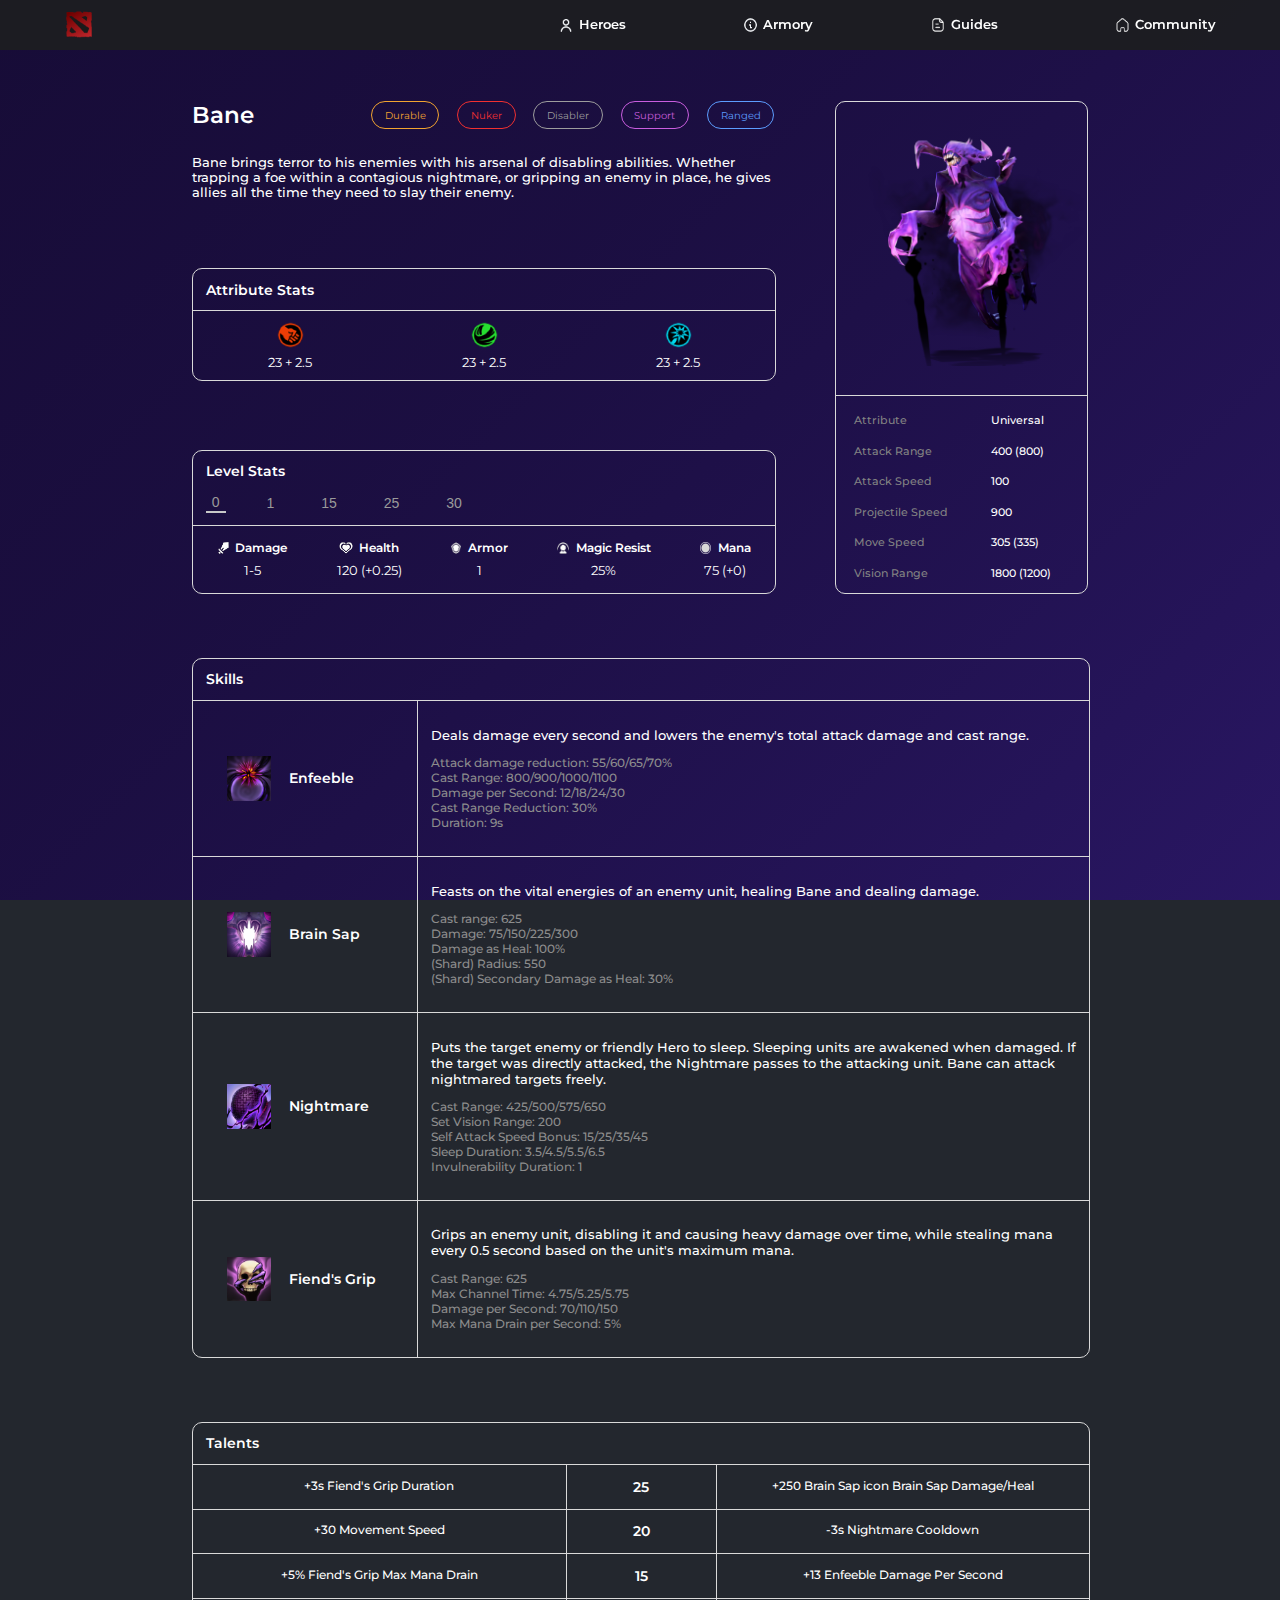
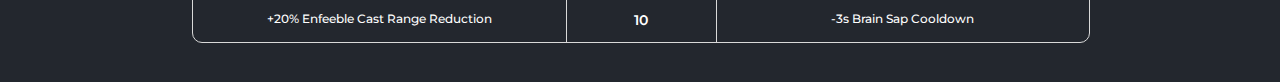
==== commit 05176093: "Mobile view, fixes" ====
--- a/website/bane.html
+++ b/website/bane.html
@@ -1,40 +1,46 @@
 
 <!DOCTYPE html>
-<html>
+<html lang="en">
 <head>
-    <title>Dota2 Wiki</title>
+    <title>Bane</title>
     <link rel="stylesheet" href="style.css" type="text/css">
-    <script src="hero-page-script.js"></script>
+    <script src="./javascript/hero-page-script.js"></script>
     <meta name="viewport" content="width=device-width,initial-scale=1.0">
+    <meta charset="UTF-8">
 </head>
-<body onload="showLevel('load','0')" style="background-image: linear-gradient(135deg, #170C37, 70%, #2C186A 110%);">
+<!-- Set background gradiant and load level 0 stats-->
+<body onload="showLevel('load','0')" style="background-image: linear-gradient(135deg, #170C37, 70%, #2C186A 110%);" class = "hero-body">
     <!-- Top nav bar -->
     <header>
-        <a href = "./index.html" class = logo><img src="assets/icons/dota2_logo.png", class = logo></a>
-       <input type="checkbox" id = "nav-toggle" class = "nav-toggle">
+        <a href = "./index.html" class = logo><img src="assets/icons/dota2_logo.png" class = logo alt = "Dota2 logo"></a>
+        <input type="checkbox" id = "nav-toggle" class = "nav-toggle">
         <nav>
             <ul>
-                <li><img src="assets/icons/user_icon.png" class = imga><a href = "./heroes.html" class="active">Heroes</a></li>
-                <li><img src="assets/icons/info_icon.png" class = imga><a href = "#">Armory</a></li>
-                <li><img src="assets/icons/paper_icon.png" class = imga><a href = "./guides.html">Guides</a></li>
-                <li><img src="assets/icons/home_icon.png" class = imga><a href = "#">Community</a></li>
+                <li><img src="assets/icons/user_icon.png" class = imga alt = "user icon"><a href = "./heroes.html">Heroes</a></li>
+                <li><img src="assets/icons/info_icon.png" class = imga alt = "info icon"><a href = "#">Armory</a></li>
+                <li><img src="assets/icons/paper_icon.png" class = imga alt = "paper icon"><a href = "#">Guides</a></li>
+                <li><img src="assets/icons/home_icon.png" class = imga alt = "home icon"><a href = "#">Community</a></li>
             </ul>
         </nav>
+        <!-- replaces the checkbox with an label and a image-->
         <label for="nav-toggle" class = "nav-toggle-label">
-            <img src="assets/icons/hamburger_icon.png">
+            <img src="assets/icons/hamburger_icon.png" alt = "hamburger icon">
         </label>
     </header>
 
+    <!-- Use a flex column for main, since the content will be organised top to bottom-->
     <main class = "flex-column hero-main">
 
-        <!-- This section contains the heroe's stats, description, name and potrait -->
-        <section class = "stat-area">
+        <!-- This section contains the hero's stats, description, name and potrait -->
+        <div class = "stat-area">
             <div class = "stat-column">
-                <div class = "flex-column">
-                    <div style="display: flex;" id = "hero-heading">
-                        <label class="hero-title">Bane</label>
-                        <!-- Hero's roles -->
-                        <div class = "roles-row", style="width: 70%;">
+                <article class = "flex-column">
+                    <!-- Use a blank header-->
+                    <header class = "blank-header" style="display: flex;" id = "hero-heading">
+                        <!-- Hero's name-->
+                        <h1 class="hero-title">Bane</h1>
+                        <!-- Hero's roles, a flex row -->
+                        <div class = "roles-row" style="width: 70%;">
                             <!-- Each role container is the role of the hero in the role's corresponding colour -->
                             <div class = "roles-container" style = "border-color: #5C9DFF;">
                                 <label style = "color: #5C9DFF;">Ranged</label>
@@ -52,40 +58,48 @@
                                 <label style = "color: #F2A430;">Durable</label>
                             </div> 
                         </div>
+                    </header>
+                    <!-- Hero Desciption-->
+                    <p class = "hero-description">Bane brings terror to his enemies with his arsenal of disabling abilities. Whether trapping a foe within a contagious nightmare, or gripping an enemy in place, he gives allies all the time they need to slay their enemy.</p>
+                </article>
+
+                <!-- Area on the hero's attribute stats -->
+                <!-- Full container defines the entire container area -->
+                <section class = "full-container">
+                    <!-- Title area -->
+                    <!-- A sub container -->
+                    <div class = "inner-area-top">
+                        <!-- Uses a flex column to vertically center title -->
+                        <div class = "flex-column">
+                            <h3 class = "inner-area-title">Attribute Stats</h3>
+                        </div>
                     </div>
-                    <label class = "hero-description">Bane brings terror to his enemies with his arsenal of disabling abilities. Whether trapping a foe within a contagious nightmare, or gripping an enemy in place, he gives allies all the time they need to slay their enemy.</label>
-                </div>
-                <!-- Area on the hero's attribute stats -->
-                <div class = "full-container">
-                    <!-- Title area -->
+                    <!-- Content area -->
+                    <div class = "attribute-row">
+                        <!-- Each attribute column is a flex column, includes the attribute image and corresponding value -->
+                        <div class = "attribute-column">
+                            <img class = "attribute-img" src="assets/icons/strength.png" alt = "strength icon">
+                            <label>23 + 2.5</label> 
+                        </div>
+                        <div class = "attribute-column">
+                            <img class = "attribute-img" src="assets/icons/agility.png" alt = "agility icon">
+                            <label>23 + 2.5</label> 
+                        </div>
+                        <div class = "attribute-column">
+                            <img class = "attribute-img" src="assets/icons/intelligence.png" alt = "intelligence icon">
+                            <label>23 + 2.5</label> 
+                        </div>
+                    </div>   
+                </section>
+
+                <!-- Area for the hero's level stats -->
+                <section class = "full-container">
                     <div class = "inner-area-top">
-                        <div class = "flex-column">
-                            <label class = "inner-area-title">Attribute Stats</label>
-                        </div>
-                    </div>
-                    <div class = "attribute-row">
-                        <!-- Each attribute column includes the attribute image and value -->
-                        <div class = "attribute-column">
-                            <img class = "attribute-img" src="assets/icons/strength.png">
-                            <label>23 + 2.5</label> 
-                        </div>
-                        <div class = "attribute-column">
-                            <img class = "attribute-img" src="assets/icons/agility.png">
-                            <label>23 + 2.5</label> 
-                        </div>
-                        <div class = "attribute-column">
-                            <img class = "attribute-img" src="assets/icons/intelligence.png">
-                            <label>23 + 2.5</label> 
-                        </div>
-                    </div>   
-                </div>
-                <!-- Area for the hero's level stats -->
-                <div class = "full-container">
-                    <div class = "inner-area-top">
-                        <div class = "flex-column", style="width: 100%;">
-
+                        <!-- flex column to vertically order title and level-row-->
+                        <div class = "flex-column" style="width: 100%;">
+                            <h3 class = "inner-area-title">Level Stats</h3>
                             <!-- Tab bar to toggle between different hero levels -->
-                            <label class = "inner-area-title">Level Stats</label>
+                            <!-- flex row for the different tab buttons-->
                             <div class = "level-row" id = "level-row">
                                 <button onclick="showLevel(event, '0')" class="active">0</button> <!--set 0 as default active-->
                                 <button onclick="showLevel(event, '1')">1</button>
@@ -95,24 +109,28 @@
                             </div>
                         </div>
                     </div>
+                    <!-- Content area. It is flex columns (attribute-column) within a flex row (level-stat-row) -->
                     <div class = "level-stat-row">
-                        <!-- Each attribute column includes the level stat image, label and value -->
-                        <div class = "attribute-column">
-                            <div class = "img-text">
+                        <!-- Each attribute column is a flex column with a flex row within. It contains the stat name + icon, with the value below it -->
+                        <div class = "attribute-column">
+                            <!-- A flex row to lay the image and text side by side-->
+                            <figure class = "img-text">
                                 <img src="assets/icons/stat_atk.png">
-                                <label>Damage</label>
-                            </div>
-                            <label class = "tab-content 0">-1-5</label>
-                            <label class = "tab-content 1">47-53</label>
-                            <label class = "tab-content 15">120-126</label>
-                            <label class = "tab-content 25">198-204</label>
-                            <label class = "tab-content 30">228-234</label>
-                        </div> 
-                        <div class = "attribute-column">
-                            <div class = "img-text">
+                                <figcaption>Damage</figcaption>
+                            </figure>
+                             <!-- Values of stats-->
+                             <!-- Content for the different tabs. The second class determines which tab the labels are for-->
+                             <label class = "tab-content 0">1-5</label>
+                             <label class = "tab-content 1">47-53</label>
+                             <label class = "tab-content 15">120-126</label>
+                             <label class = "tab-content 25">198-204</label>
+                             <label class = "tab-content 30">228-234</label>
+                        </div> 
+                        <div class = "attribute-column">
+                            <figure class = "img-text">
                                 <img src="assets/icons/stat_hp.png">
-                                <label>Health</label>
-                            </div>
+                                <figcaption>Health</figcaption>
+                            </figure>
                             <label class = "tab-content 0">120 (+0.25)</label>
                             <label class = "tab-content 1">626 (+2.55)</label>
                             <label class = "tab-content 15">1396 (+6.05)</label>
@@ -120,10 +138,10 @@
                             <label class = "tab-content 30">2518 (+11.2)</label>
                         </div> 
                         <div class = "attribute-column">
-                            <div class = "img-text">
+                            <figure class = "img-text">
                                 <img src="assets/icons/stat_def.png">
-                                <label>Armor</label>
-                            </div>
+                                <figcaption>Armor</figcaption>
+                            </figure>
                             <label class = "tab-content 0">1</label>
                             <label class = "tab-content 1">4.83</label>
                             <label class = "tab-content 15">10.67</label>
@@ -131,10 +149,10 @@
                             <label class = "tab-content 30">19.25</label>
                         </div> 
                         <div class = "attribute-column">
-                            <div class = "img-text">
+                            <figure class = "img-text">
                                 <img src="assets/icons/stat_effectres.png">
-                                <label>Magic Resist</label>
-                            </div>
+                                <figcaption>Magic Resist</figcaption>
+                            </figure>
                             <label class = "tab-content 0">25%</label>
                             <label class = "tab-content 1">27.3%</label>
                             <label class = "tab-content 15">30.8%</label>
@@ -142,10 +160,10 @@
                             <label class = "tab-content 30">35.96%</label>
                         </div> 
                         <div class = "attribute-column">
-                            <div class = "img-text">
+                            <figure class = "img-text">
                                 <img src="assets/icons/stat_mana.png">
-                                <label>Mana</label>
-                            </div>
+                                <figcaption>Mana</figcaption>
+                            </figure>
                             <label class = "tab-content 0">75 (+0)</label>
                             <label class = "tab-content 1">351 (+1.15)</label>
                             <label class = "tab-content 15">771 (+2.9)</label>
@@ -153,13 +171,16 @@
                             <label class = "tab-content 30">1383 (+5.48)</label>
                         </div> 
                     </div>   
-                </div>
-            </div>
+                </section>
+            </div>
+
             <!-- Area for the hero's potrait and other base stats -->
-            <div class = "right-container">
-                <img src="assets/potraits/bane.png">
+            <aside class = "right-container">
+                <!-- Hero image -->
+                <img src="assets/potraits/bane.png" alt = "bane portrait">
+                <!-- This is a flex row with two flex columns inside it to have both columns side by side-->
                 <div class = "inner-area-bottom">
-                    <!-- Label for stats -->
+                    <!-- Label for stats, in a column -->
                     <div class = "flex-column">
                         <label class = "medium-24" style="color: #838383;">Attribute</label>
                         <label class = "medium-24" style="color: #838383;">Attack Range</label>
@@ -168,7 +189,7 @@
                         <label class = "medium-24" style="color: #838383;">Move Speed</label>
                         <label class = "medium-24" style="color: #838383;">Vision Range</label>
                     </div>
-                    <!-- Corresponding stat values -->
+                    <!-- Corresponding stat values in another column -->
                     <div class = "flex-column base-stats-spacing">
                         <label class = "medium-24" style="color: white;">Universal</label>
                         <label class = "medium-24" style="color: white;">400 (800)</label>
@@ -178,30 +199,30 @@
                         <label class = "medium-24" style="color: white;">1800 (1200)</label>
                     </div>
                 </div>
-            </div>
-
-
-            <div>
-        </section>
+            </aside>
+        </div>
         
-        <!-- This section shows the hero's skills -->
-        <section class = "full-container", style="margin-top: 5vw;">
-            <!-- Title area -->
+        <!-- This section shows the hero's skills in a table form -->
+        <section class = "full-container" style="margin-top: 5vw;">
+            <!-- Title area, a sub container -->
             <div class = "inner-area-top">
+                <!-- Flex column is used to vertically align the title-->
                 <div class = "flex-column">
-                    <label class = "inner-area-title">Skills</label>
-                </div>
-            </div>
-
+                    <h3 class = "inner-area-title">Skills</h3>
+                </div>
+            </div>
+            <!-- The table is done row by row, with a top border for rows as table lines  -->
             <!-- skill-row contains the information for 1 skill - skill icon image, name, description and other details -->
             <div class = "skill-row">
-                <div class = "skill-name">
+
+                <!--Left side of the table in a flex row - skill name + icon -->
+                <figure class = "skill-name">
                     <img src="assets/skills/bane_enfeeble.png">
-                    <label>Enfeeble</label>
-                </div>
-
+                    <figcaption>Enfeeble</figcaption>
+                </figure>
+                <!-- Right side of the table in a flex column - skill description + details -->
                 <div class = "skill-description">
-                    <label class = "skill-description-title">Deals damage every second and lowers the enemy's total attack damage and cast range.</label>
+                    <p class = "skill-description-title">Deals damage every second and lowers the enemy's total attack damage and cast range.</p>
                     <label class = "skill-description-detail">Attack damage reduction: 55/60/65/70%</label>
                     <label class = "skill-description-detail">Cast Range: 800/900/1000/1100</label>
                     <label class = "skill-description-detail">Damage per Second: 12/18/24/30</label>
@@ -210,15 +231,15 @@
                 </div>
             </div>
             
-            <!-- top-border class is for every row except the first one to complete the table -->
+            <!-- top-border class adds a border, meant for every skill-row except the first one to complete the table -->
             <div class = "skill-row top-border">
-                <div class = "skill-name">
+                <figure class = "skill-name">
                     <img src="assets/skills/bane_brain_sap.png">
-                    <label>Brain Sap</label>
-                </div>
+                    <figcaption>Brain Sap</figcaption>
+                </figure>
 
                 <div class = "skill-description">
-                    <label class = "skill-description-title">Feasts on the vital energies of an enemy unit, healing Bane and dealing damage.</label>
+                    <p class = "skill-description-title">Feasts on the vital energies of an enemy unit, healing Bane and dealing damage.</p>
                     <label class = "skill-description-detail">Cast range: 625</label>
                     <label class = "skill-description-detail">Damage: 75/150/225/300</label>
                     <label class = "skill-description-detail">Damage as Heal: 100%</label>
@@ -228,13 +249,13 @@
             </div>
 
             <div class = "skill-row top-border">
-                <div class = "skill-name">
+                <figure class = "skill-name">
                     <img src="assets/skills/bane_nightmare.png">
-                    <label>Nightmare</label>
-                </div>
+                    <figcaption>Nightmare</figcaption>
+                </figure>
 
                 <div class = "skill-description">
-                    <label class = "skill-description-title">Puts the target enemy or friendly Hero to sleep. Sleeping units are awakened when damaged. If the target was directly attacked, the Nightmare passes to the attacking unit. Bane can attack nightmared targets freely.</label>
+                    <p class = "skill-description-title">Puts the target enemy or friendly Hero to sleep. Sleeping units are awakened when damaged. If the target was directly attacked, the Nightmare passes to the attacking unit. Bane can attack nightmared targets freely.</p>
                     <label class = "skill-description-detail">Cast Range: 425/500/575/650</label>
                     <label class = "skill-description-detail">Set Vision Range: 200</label>
                     <label class = "skill-description-detail">Self Attack Speed Bonus: 15/25/35/45</label>
@@ -242,52 +263,53 @@
                     <label class = "skill-description-detail">Invulnerability Duration: 1</label>
                 </div>
             </div>
-            
+
             <div class = "skill-row top-border">
-                <div class = "skill-name">
+                <figure class = "skill-name">
                     <img src="assets/skills/bane_fiends_grip.png">
-                    <label>Fiend's Grip</label>
-                </div>
+                    <figcaption>Fiend's Grip</figcaption>
+                </figure>
 
                 <div class = "skill-description">
-                    <label class = "skill-description-title">Grips an enemy unit, disabling it and causing heavy damage over time, while stealing mana every 0.5 second based on the unit's maximum mana.</label>
+                    <p class = "skill-description-title">Grips an enemy unit, disabling it and causing heavy damage over time, while stealing mana every 0.5 second based on the unit's maximum mana.</p>
                     <label class = "skill-description-detail">Cast Range: 625</label>
                     <label class = "skill-description-detail">Max Channel Time: 4.75/5.25/5.75</label>
                     <label class = "skill-description-detail">Damage per Second: 70/110/150</label>
                     <label class = "skill-description-detail">Max Mana Drain per Second: 5%</label>
                 </div>
             </div>
+        
         </section>
 
-        <!-- This section shows the hero's talents -->
-        <section class = "full-container", style="margin-top: 5vw; margin-bottom: 3vw;">
+        <!-- This section shows the hero's talents in a table format -->
+        <section class = "full-container" style="margin-top: 5vw; margin-bottom: 3vw;">
             <!-- Title area -->
             <div class = "inner-area-top">
                 <div class = "flex-column">
                     <label class = "inner-area-title">Talents</label>
                 </div>
             </div>
-            
+            <!-- The table is done row by row, with a top border for rows as table lines  -->
             <!-- talent-row is formatted as (description | level | description) -->
             <div class = "talent-row">
                 <label class = "talent-description">+3s Fiend's Grip Duration</label>
-                <label class = "talent-level">25</label>
+                <h4 class = "talent-level">25</h4>
                 <label class = "talent-description">+250 Brain Sap icon Brain Sap Damage/Heal</label>
             </div>
             <!-- top-border class is for every row except the first one to complete the table -->
             <div class = "talent-row top-border">
                 <label class = "talent-description">+30 Movement Speed</label>
-                <label class = "talent-level">20</label>
+                <h4 class = "talent-level">20</h4>
                 <label class = "talent-description">-3s Nightmare Cooldown</label>
             </div>
             <div class = "talent-row top-border">
                 <label class = "talent-description">+5% Fiend's Grip Max Mana Drain</label>
-                <label class = "talent-level">15</label>
+                <h4 class = "talent-level">15</h4>
                 <label class = "talent-description">+13 Enfeeble Damage Per Second</label>
             </div>
             <div class = "talent-row top-border">
                 <label class = "talent-description">+20% Enfeeble Cast Range Reduction</label>
-                <label class = "talent-level">10</label>
+                <h4 class = "talent-level">10</h4>
                 <label class = "talent-description">-3s Brain Sap Cooldown</label>
             </div>
         </section>
--- a/website/style.css
+++ b/website/style.css
@@ -2,13 +2,18 @@
 @import url('https://fonts.googleapis.com/css2?family=Montserrat:ital,wght@0,100;0,200;0,300;0,400;0,500;0,600;0,700;0,800;0,900;1,100;1,200;1,300;1,400;1,500;1,600;1,700;1,800;1,900&display=swap');
 @import url('https://fonts.googleapis.com/css2?family=Anuphan:wght@100;200;300;400;500;600;700&display=swap');
 
+/*Initalise variables */
 :root{
-    --phone: 700px;
-    --home-bg-r: 35;
+    --home-bg-r: 35; /* the background of the pages are in rgb. These 3 variables set the rgb values*/
     --home-bg-g: 39;
     --home-bg-b: 46;
-    --post-bg: #323744;
-    --home-shadow: 3px 3px 3px 3px rgba(0,0,0,0.3);
+    --post-bg: #323744; /* This is the background for the containers in home page*/
+    --home-shadow: 3px 3px 3px 3px rgba(0,0,0,0.3); /* This is the drop shadow for the containters in home page*/
+    --home-margin-left: 10%; /* This is the left margin for the content area of the home page */
+    --home-content-width: 80%; /* This is the width for the content area of the home page */
+    --home-section-title-size: 1.2vw; /* This is the font size for headings of sections of the home page */
+    --heroes-margin-left: 12.5%; /* This is the left margin for elements and containers of the heroes page */
+    --heroes-content-area: 75% /* This is the width for the content area of the heroes page */
 }
 
 body{
@@ -18,45 +23,78 @@
 
 }
 
+/*Change text colour to red*/
+mark{
+    color: #e60f16;
+    background: none;
+}
+
+/* Remove default styling from sementics and other elements */
+h1{
+    all: unset;
+}
+h2{
+    all: unset;
+}
+h3{
+    all: unset;
+}
+h4{
+    all: unset;
+}
+h5{
+    all: unset;
+}
+figure{
+    all: unset;
+}
+p{
+    all:unset;
+}
 .home-body{
     background-image:  linear-gradient( rgba(var(--home-bg-r), var(--home-bg-g), var(--home-bg-b), 0.3) 30%, rgba(var(--home-bg-r), var(--home-bg-g), var(--home-bg-b), 1) 70%),   
     linear-gradient(90deg, rgba(var(--home-bg-r), var(--home-bg-g), var(--home-bg-b), 0.3) 80%, rgba(var(--home-bg-r), var(--home-bg-g), var(--home-bg-b), 1) 100%),
     linear-gradient(270deg, rgba(var(--home-bg-r), var(--home-bg-g), var(--home-bg-b), 0.3) 80%, rgba(var(--home-bg-r), var(--home-bg-g), var(--home-bg-b), 1) 100%),
-    url(./assets/background/radiant_dire.png);
+    url(./assets/background/radiant_dire.png); /* This applies 3 gradiants to the background. Left, right and bottom*/
     position: relative;
     display: flex;
+    background-attachment: fixed; /* The background does not move */
+    background-size: cover; /* Make image fill the area */
+    background-repeat: no-repeat; /* Only one image will exist as the background */
+}
+
+.hero-body{
+    background-repeat: no-repeat; /* Although the background is just a gradiant, it will still repeat itself. So, dont*/
     background-attachment: fixed;
-    background-size: cover;
-    background-repeat: no-repeat;
-}
-
-.hero-body{
-    background-repeat: no-repeat;
-    background-attachment: fixed;
-}
+}
+
+/* Nav bar design for mobile */
 header{
     top:0;
     left:0;
     background-color: #1C1D21F2;
     font-weight:600;
-    font-size: 3vw;
+    font-size: 2.5vw;
     height:10vw;
     text-align: center;
     color:white;
-    position: fixed;
-    z-index: 999;
-    width: 100%;
-    display: flex;
-    align-items: center;
+    position: fixed; /* Scroll with user */
+    z-index: 999; /*Makes sure it stays on top of everything */
+    width: 100%;
+    display: flex;
+    align-items: center; /*Vertically center elements */
     justify-content: center;
+}
+
+/* Use the header semantic with this class to avoid getting mixed up with the nav bar style*/
+.blank-header{
+    all:unset;
 }
 
 .logo{
     top:0;
     height: 100%;
 }
-
-
 
 nav{
     position: absolute;
@@ -78,24 +116,29 @@
     margin-bottom: 1em;
     margin-left: 1em;
 }
+
+/* Some interactive effects*/
 nav a:hover {
     border-bottom: 0.1953vw solid red;
 }
 
+/* This will have to be set in the html */
 nav a.active {
     border-bottom: 0.1953vw solid red;
 }
   
 nav a{
-    text-decoration: none;
+    text-decoration: none; /*disable anchor text styling */
     color: white;
     opacity: 0.8;
 }
 
+/* When checkbox is enabled, show navigation options */
 .nav-toggle:checked ~ nav {
     display: block;
 }
 
+/* By default, hide navigation options */
 .nav-toggle{
     display: none;
 }
@@ -125,31 +168,36 @@
     height: 4vw;
 }
 
+/* Styling the nav bar for desktop */
+/* 
+From testing, 700px seems to be a good point between mobile and desktop layout
+the desktop design starts falling off at this point
+*/
 @media screen and (min-width: 700px){
     header{
+        display: grid;
+        grid-template-columns:4% auto 35% 1fr 5%; /* Use grid system for nav bar */
+        grid-template-rows:100%;
         height: 3.9vw;
         font-size: 1vw;
     }
+
     .nav-toggle-label{
-        display: none;
-    }
-
-    header{
-        display: grid;
-        grid-template-columns:4% auto 35% 1fr 5%;
-        grid-template-rows:100%;
-    }
-
+        display: none; /* Hide the hamburger menu toggle*/
+    }
+
+    /* Allocate different elements to their respective grid section */
     .logo{
         grid-column: 2/3;
     }
 
     nav{
-        all: unset;
+        all: unset; /* reset mobile properties*/
         grid-column: 4/5;
     }
 
     nav ul {
+        /* Uses a flexbox to align the icon with the text */
         display: flex;
         justify-content: space-between;
         align-items: center;
@@ -167,15 +215,11 @@
 
     .imga{
         height: 1.2vw;
-    }
-
-
-    
+    }  
 }
 
 .dashboard{
-    /*background-image:  linear-gradient( rgba(var(--home-bg-r), var(--home-bg-g), var(--home-bg-b), 0.6) 0%, rgba(var(--home-bg-r), var(--home-bg-g), var(--home-bg-b), 1) 90%),   url(./assets/background/radiant_dire.png);*/
-    position: relative;
+    position: relative; /* To allow title and subtitle to position themselves based on dashboard */
     width: 100%;
     padding-top: 26.29%;
     display: flex;
@@ -186,8 +230,7 @@
 
 
 .title{
-    font-size: 40px;
-    font-size: 2.7vw;
+    font-size: 2.5vw;
     font-weight: 700;
     color: white;
     position: absolute;
@@ -197,7 +240,7 @@
 
 .subtitle{
     font-size: 18px;
-    font-size: 1.215vw;
+    font-size: 1.2vw;
     font-weight: 600;
     color: white;
     text-align:left;
@@ -215,7 +258,7 @@
 }
 
 .home-heading{
-    font-size: 1.3vw;
+    font-size: var(--home-section-title-size);
     color: #D0D0D0;
     font-weight: 600;
     margin-left: 2vw;
@@ -224,13 +267,13 @@
 
 .home-content{
     background-color: var(--post-bg);
-    margin-left: 10%;
-    width: 80%;
+    margin-left: var(--home-margin-left);
+    width: var(--home-content-width);
     padding-top: 1.5vw;
     padding-bottom: 1vw;
     border-radius: 10px;
     margin-bottom: 0vw;
-    box-shadow: var(--home-shadow)
+    box-shadow: var(--home-shadow) /* A box shadow helps the container stand out against the background */
 }
 
 .red-line{
@@ -253,13 +296,14 @@
 
 .home-post{
     position: relative;
-    width: 32%;
+    width: 32%; /* Fit 3 posts in one row */
     border: 1px solid rgba(128, 128, 128, 0.3) ;
     margin-bottom: 1vw;
+    /* Center background image, make it fill the area*/
     background-size: cover; 
     background-repeat: no-repeat;
     background-position: center center; 
-    padding-top: 14.5%;
+    padding-top: 14.5%; /* Use padding top to ensure the area size matches the image's aspect ratio*/
     color: white;
     display: flex;
     justify-content: center;
@@ -268,20 +312,22 @@
     transition: transform .3s;
 }
 
-.home-post:hover {
+/* Make the post bigger on hover */
+.home-post:hover { 
 transform: scale(1.05); 
 z-index: 99;
 }
 
+/*Intended to be used with home-post to override properties */
 .home-post-small{
-    width: 48%;
+    width: 48%; /* Allow 2 posts in one row */
     padding-top: 21.75%;
 }
 
-.home-post label{
+.home-post-text{
     position: absolute; 
-    bottom:45% ;
-    font-size: 1.09vw;
+    bottom:45% ; /* Attempt to vertically centre the text. A flex box would be better */
+    font-size: 1.05vw;
     font-weight: 600;
 }
 
@@ -289,16 +335,9 @@
     width: 100%;
 }
 
-.other-background-img{
-    position: relative;
-    width: 100%;
-    z-index: -99;
-    mask-image: linear-gradient(rgba(0,0,0,0.3) 0%,rgba(0,0,0,0) 100%);
-    -webkit-mask-image: linear-gradient(rgba(0,0,0,0.3) 0%,rgba(0,0,0,0) 100%);
-}
 .other-content-area{
-    margin-left: 10%;
-    width: 80%;
+    margin-left: var(--home-margin-left);
+    width: var(--home-content-width);
     padding-top: 1.5vw;
     padding-bottom: 1vw;
     display: flex;
@@ -306,24 +345,23 @@
 }
 
 .other-content{
-    position: relative;
     background-color: var(--post-bg);
     width: 100%;
     padding-top: 1.5vw;
     padding-bottom: 1vw;
     border-radius: 10px;
     margin-bottom: 2vw;
-    box-shadow: var(--home-shadow)
+    box-shadow: var(--home-shadow) 
 }
 
 .other-content-main{
-    width: 69%;
+    width: 69%; /* Takes up 69% of other-content-area */
     display: flex;
     flex-direction: column;
 }
 
 .other-content-side{
-    width: 29%;
+    width: 29%; /* Takes up 29% of other-content-area */
     border-radius: 10px;
     background-color: var(--post-bg);
     position: sticky;
@@ -339,7 +377,7 @@
 }
 
 .recently-updated-background{
-    position: relative;
+    position: relative; /* For child elements to use absolute postion for alignment */
     width: 48%;
     padding-top: 18.75%;
     border: 1px solid rgba(128, 128, 128, 0.3) ;
@@ -347,25 +385,26 @@
     color: white;
     border-radius: 8px;
     background-color: rgba(27, 27, 27, 0.4);
-    height:100%;
     transition: transform .3s;
 }
 
 .recently-updated-background:hover {
 transform: scale(1.05); 
-z-index: 99;
-}
-
+z-index: 99; /* Makes sure the post is on top of other posts */
+}
+
+/* A column flex box to put the text */
 .left-text{
     display: flex; 
     width: 60%; 
     height: 80%;
     flex-direction: column;
-    position: absolute;
+    position: absolute; /*Uses absolute positoning to the parent flex box*/
     top: 10%;
     bottom: 10%;
 }
 
+/* A divider */
 .recently-updated-line{
     margin-left: 0.7vw;
     margin-top: 0.3vw;
@@ -377,7 +416,7 @@
 .recently-updated-details{
     margin-left: 0.7vw;
     font-size: 0.8vw;
-    font-weight: 600;
+    font-weight: 500;
     color: #838383;
     margin-bottom: 0.4vw;
     line-height: 1.5;
@@ -385,9 +424,9 @@
 
 .right-img{
     width: 35%;
-    position: absolute;
-    top: 0%;
-    right: 0%;
+    position: absolute; /* Uses absolute positon to position*/
+    top: 0%; /* Go to top of flex box parent */
+    right: 0%; /* Go to right side of flex box parent*/
     display: flex;
     align-items: center;
     justify-content: center;
@@ -403,8 +442,14 @@
     display: flex;
     margin-bottom: 1.5vw;
 }
+.contributor-info{
+    display: flex;
+    flex-direction: column;
+    justify-content: space-around;
+
+}
 .contributor-title{
-    font-size: 1.2vw;
+    font-size: var(--home-section-title-size);
     color: #D0D0D0;
     font-weight: 600;
     margin-left: 2vw;
@@ -428,20 +473,27 @@
     justify-content: space-between;
 }
 
+/* Creates a circle mask over the image */
+/* Has no size by default, relies on a second class to set it */
+.profile-img{
+    border-radius: 50%; /* Makes it a circle */
+    border: 0.15vw solid #C4C4C4;
+    overflow: hidden; /* Hide the overflow image */
+    /* Uses a flex box to center the image horizontally and vertically */
+    display: flex;
+    align-items: center;
+    justify-content: center; 
+}
+/* Expands the image so it can fill the circle*/
+.profile-img img{
+    width: 180%;
+}
+
 .top-contributor-img{
-    border-radius: 50%;
     width: 3.25vw;
-    border: 0.05vw solid #C4C4C4;
     height:3.25vw;
-    overflow: hidden;
-    display: flex;
-    align-items: center;
-    justify-content: center;
-}
-
-.top-contributor-img img{
-    width: 180%;
-}
+}
+
 
 .contributor-name{
     font-size: 1vw;
@@ -466,14 +518,183 @@
     margin-left: 1vw;
 }
 
-
+.guides-column{
+    margin-right: 2vw;
+    margin-left: 2vw;
+    display: flex;
+    flex-direction: column;
+}
+
+.guide-row{
+    display: flex;
+    justify-content: space-between;
+    align-items: center;
+}
+
+.guide-title{
+    color: white;
+    font-size: 1vw;
+    font-weight: 600;
+    margin-bottom: 0.8vw;
+    overflow: hidden; /* Hide overflow text */
+    white-space: nowrap; /*Force the text into one line only */
+    text-overflow: ellipsis; /* Any overflowed text will be replaced with ellipsis */
+}
+
+.guide-description{
+    color: #6E6E6E;
+    font-size: 0.9vw;
+    font-weight: 500;
+    overflow: hidden;
+    text-overflow: ellipsis;
+    margin-bottom: 1vw;
+    max-height: 2.4em;
+    line-height: 1.2em;
+    
+}
+
+.guide-img-text{
+    display: flex; 
+    align-items: center;
+}
+.guide-username{
+    color: #aeaeae;
+    font-size: 0.8vw;
+    font-weight: 600;
+    overflow: hidden;
+    display: block;
+    white-space: nowrap;
+    margin-left: 0.6vw;
+    text-align: center;
+}
+
+.guide-profile{
+    width: 1.7vw;
+    height: 1.7vw;
+}
+
+.guide-views{
+    font-size: 0.85vw;
+    margin-left: 0.4vw;
+}
+
+.guide-views-img{
+    height: 45%;
+}
+
+/* Make a gray divider */
+.guide-line{
+    margin-top: 1vw;
+    margin-bottom: 2vw;
+    height: 0.05vw;
+    background: #626262;
+}
+/*mobile layout for home screen */
+/* Increased font sizes*/
 @media screen and (max-width: 700px){
+
+    :root{
+        /*content takes up more area of screen*/
+        --home-margin-left: 2%;
+        --home-content-width: 96%;
+        --home-section-title-size: 2.8vw;
+    }
+    .title{
+        font-size: 4vw;
+    }
+
+    .subtitle{
+        font-size: 2.4vw;
+        top:60% /*lower subtitle text*/
+    }
+    
+    .other-content-area{
+        flex-direction: column; /* Changed to column layout, top contributors section is now at the bottom instead of side */
+    }
+
+
+    .red-line{
+        height: 0.28vw;
+        margin-top: 2vw;
+        margin-bottom: 2vw;
+    }
+
+    .home-post{
+        width: 48%; /*Fit only 2 recent patches post*/
+        padding-top: 21.7%; /*changed padding-top accordingly to match image's aspect ratio*/
+    }
+
+    .home-post-text{
+        font-size: 2.4vw;
+    }
+
+    .other-content-main{
+        width: 100%; /*fill all available horizontal space */
+    }  
+
+    .other-content-side{
+        width: 100%; /*make top contributors fill all available horizontal space */
+    }
+
+    .recently-updated-title{
+        font-size: 2.4vw;
+        margin-bottom: 2vw;
+    }
+
+    .recently-updated-line{
+        display: none; /*hide the grey line */
+    }
+
+    .recently-updated-details{
+        font-size: 1.7vw;
+    }
+
+    .guide-title{
+        font-size: 2.6vw;
+    }
+
+    .guide-description{
+        font-size: 2.1vw;
+        margin-bottom: 2vw;
+    }
+
+    .guide-username{
+        font-size: 2.2vw;
+    }
+
+    .guide-profile{
+        width: 2.1vw;
+        height: 2.1vw;
+    }
+
+    .top-contributor-img{
+        /* Increased profile picture size for contributors*/
+        width: 6vw;
+        height: 6vw;
+    }
+
+    .contributor-name{
+        font-size: 2.1vw;
+    }
+
+    .contributor-edits{
+        font-size: 1.8vw;
+    }
 }
 
 .other-dashboard{
     position: relative;
     width: 100%;
     height: fit-content;
+}
+
+.other-background-img{
+    position: relative; /* Set postion to relative for child elements to align to */
+    width: 100%;
+    z-index: -99; /* Make sure it stays behind other elements */
+    /* Apply a background on the img */
+    mask-image: linear-gradient(rgba(0,0,0,0.3) 0%,rgba(0,0,0,0) 100%);
+    -webkit-mask-image: linear-gradient(rgba(0,0,0,0.3) 0%,rgba(0,0,0,0) 100%);
 }
 
 .side-small-title{
@@ -482,9 +703,9 @@
     font-weight: 600;
     color: white;
     text-align:center;
-    position: absolute;
+    position: absolute; /* Position absolute to other-background-img */
     top:25%;
-    left:12.5%;
+    left:var(--heroes-margin-left);
 }
 
 .side-small-subtitle{
@@ -493,28 +714,38 @@
     font-weight: 600;
     color: white;
     text-align:left;
-    position: absolute;
+    position: absolute; /* Position absolute to other-background-img */
     top: 55%;
-    left:12.5%;
+    left:var(--heroes-margin-left);
     width: 55%;
 }
 
+.other-heading{
+    font-size: 1.4vw;
+    font-size: 1.3vw;
+    color: white;
+    font-weight: 600;
+    margin-left: 10%;
+    margin-left: var(--heroes-margin-left);
+    padding-bottom:1vw; /* Accounts for the  */
+    border-bottom: 0.1953vw solid red; /* Add an underline/divider*/
+    margin-bottom: 1vw;
+}
+
 .filter-area{
-    width: 75%;
-    margin-top: calc(3vw - 0.06510vw);
-    margin-left: 12.5%;
-    display: flex;
-    justify-content: space-between;
-    flex-wrap: wrap;
+    width: var(--heroes-content-area);
+    margin-top: 3vw; 
+    margin-left: var(--heroes-margin-left);
+    display: flex;
+    justify-content: space-between; /* Since there are only 2 child objects, this forces them to opposite ends of the container*/
 }
 
 .role-filter-area{
-    width: 75%;
-    margin-top: calc(3vw - 0.06510vw);
-    margin-left: 12.5%;
-    display: flex;
-    justify-content: space-between;
-    flex-wrap: wrap;
+    width: var(--heroes-content-area);
+    margin-top: 3vw;
+    margin-left: var(--heroes-margin-left);
+    display: flex;
+    justify-content: space-between; /* Evenly space child elements horizontally*/
 }
 
 .attribute-button-area{
@@ -523,9 +754,7 @@
     justify-content: space-between;
 }
 .attribute-button{
-    width: auto;
-    height: auto;
-    background: none;
+    background: none; /* make background transparent */
     border-radius: 10px;
     border-width: 0.12vw;
     border-style: solid;
@@ -534,13 +763,11 @@
     padding-top: 0.4vw;
     padding-bottom: 0.4vw;
     display: flex;
-    align-items: center;
+    align-items: center; /* vertically center images inside it */
 }
 
 .role-button{
-    width: auto;
-    height: auto;
-    background: none;
+    background: none; /* make background transparent */
     border-radius: 10px;
     border-width: 0.12vw;
     border-style: solid;
@@ -548,11 +775,12 @@
     padding-right: 0.9vw;
     padding-top: 0.5vw;
     padding-bottom: 0.5vw;
-    display: flex;
-    align-items: center;
+    display: flex; 
+    align-items: center; /* vertically center text inside it */
     font-size: 1.1vw;
 }
 
+/* Add active and hover background change */
 .role-button.active{
     background: #FFFFFF26;
 }
@@ -561,22 +789,22 @@
     background: #FFFFFF26;
 }
 
+
 #search-bar{
     width: 40%;
-    height: 100%;
-    background: none;
+    background: none; /* Transparent background */
     background-image: url('assets/icons/search.png');
     background-position: 0.65vw center;
     border-radius: 7px;
-    background-size: auto 1.2vw;
-    background-repeat: no-repeat;
+    background-size: auto 1.2vw; /* Set background size (search icon). use auto so it will scale accordingly with the aspect ratio */
+    background-repeat: no-repeat; /*only one search icon */
     padding: 0.78vw 0 0.78vw 3%;
     border: 0.12vw solid #ddd;
     font-size: 1vw;
-    color: #838383;
-}
-
-
+    color: #838383; /*font color for placeholder text */
+}
+
+/* Add active and hover background change */
 .attribute-button:hover{
     background: #FFFFFF14;
 }
@@ -597,29 +825,33 @@
 
 .heroes-area{
     position: relative;
-    width: 75%;
+    width: var(--heroes-content-area);
     margin-top: 1vw;
-    margin-left: 12.5%;
+    margin-left: var(--heroes-margin-left);
     display: grid;
-    column-gap: 2%;
-    row-gap: 1vw;
-    grid-template-columns: repeat(6, auto);
+    column-gap: 2%; /* vertical spacing between heroes */
+    row-gap: 1vw; /* horizontal spacing between heroes */
+    grid-template-columns: repeat(6, 1fr); /* Allows for 6 heroes per row */
 
 }
 
 .heroes{
-    position: relative;
+    position: relative; /*For child label position */
     width: 100%;
     margin-bottom: 1vw;
-    background-size: cover; 
+    /* background image defined in inline css */
+    background-size: cover; /* Fill entire div with image */
     background-repeat: no-repeat;
-    background-position: center center; 
-    padding-top: 56.36%;
+    background-position: center center; /* center image */
+    padding-top: 56.36%; /*div's height scales with aspect ratio of image */
     transition: transform .3s;
     color: white;
     font-weight: 500;
     font-size: 0.85vw;
-    justify-content: center;
+    text-align: center;
+    border-radius: 10px;
+    display: flex;
+    justify-content: center; /*Uses flex to align the child label to center*/
 }
 
 .heroes:hover {
@@ -627,56 +859,66 @@
     z-index: 99;
   }
 
+.heroes a{
+    position: absolute; /*Positon based on hero card */
+    /* Stretch to fill entire container */
+    width: 100%;
+    height: 100%;
+    /* set position */
+    top: 0;
+    right: 0;
+
+}
 .heroes label{
-    position: absolute;
-    bottom: 1%;
-}
-
-
+    position: absolute; /*Positon based on hero card */
+    bottom: 1%; /* Very tiny space from bottom, prevents the text from clipping into the bottom */
+}
+
+/* Mobile view for heroes page*/
+/* Increased font sizes */
 @media screen and (max-width: 700px){
+    :root{
+        --heroes-margin-left: 5%; /* Change the left margin for mobile layout */ 
+        --heroes-content-area: 90%; /* Increase content are for mobile */
+    }
     .side-small-title{
         font-size: 4vw;
-        left:5%;
         top:30%
     }
 
     .side-small-subtitle{
         font-size: 2.4vw;
         width: 80%;
-        left:5%;
         top:45%;
     }
 
     .other-heading{
         font-size: 3vw;
-        margin-left: 5%;
     }
 
     .filter-area{
-        flex-direction: column;
-        margin-left: 5%;
-        margin-top: calc(6vw - 0.0651vw);
+        flex-direction: column; /* change from row to column, attribute filter and search box are no longer side by side but top-down */
+        margin-top: calc(6vw - 0.0651vw); /* Accounts for the height taken up by the underline of the "heroes" title */
         margin-bottom: 2vw;
     }
 
     .role-filter-area{
-        width: 90%;
-        margin-left: 5%;
+        /* Make it a scrollable area instead of trying to fit all the buttons on screen */
         display: flex;
-        justify-content: unset;
+        justify-content: unset; /* Set it back to default, spacing is done through margins */
         flex-wrap: nowrap;
-        overflow-x: auto;
+        overflow-x: scroll;
         white-space: nowrap;
     }
 
     .attribute-button-area{
         margin-bottom: 2vw;
-        width: 90%;
+        width: 90%; /* expand area, no longer sharing horizontal with search bar */
     }
 
     .role-button{
         font-size: 2.7vw;
-        margin-right: 4vw;
+        margin-right: 4vw; /* set margins, no longer rely on justify content */
         margin-top: 1.5vw;
         padding-left: 1.8vw;
         padding-right: 1.8vw;   
@@ -694,17 +936,16 @@
     }
 
     #search-bar{
-        width: 90%;
+        width: 90%; /* expand area, no longer sharing horizontal with attribute buttons */
         font-size: 3vw;
         padding: 1.6vw 0 1.6vw 7vw;
-        background-size: auto 3vw;
-        background-position: 2vw center;
+        background-size: auto 3vw; /* auto used to scale with icon's aspect ratio */
+        background-position: 2vw center; /* Change position of search icon */
         margin-top: 4vw;
     }
 
     .heroes-area{
         grid-template-columns: repeat(4, auto);
-        width: 90%;
         margin-left: 5%;
         margin-top: 3vw;
     }
@@ -714,6 +955,7 @@
     }
 }
 
+/* sets the margin and width for the content */
 .hero-main{
     margin-top: 4vw;
     margin-left: 15%;
@@ -741,7 +983,6 @@
 }
 
 .inner-area-bottom{
-    width: calc(100%-0.12vw);
     border-top: 0.12vw solid #D9D9D9;
     border-bottom-left-radius: 10px;
     border-bottom-right-radius: 10px;
@@ -754,14 +995,16 @@
     margin-left: 10%;
 }
 
+/* A generic flex-column. Useful for many instances of organising elements and testing with in-line styles*/
 .flex-column{
     display: flex;
     flex-direction: column;
 }
 
+/* A generic, most-purpose horizontal flex box. Useful for many instances of organising elements and testing with in-line styles */
 .flex-row{
     display: flex;
-    justify-content: space-between;
+    justify-content: space-between; /* I used space-between as I found I used it more, but there are definitely cases where I used space-around instead */
 }
 
 .stat-column{
@@ -832,7 +1075,6 @@
 }
 
 .inner-area-top{
-    width: calc(100%-0.12vw);
     border-bottom: 0.12vw solid #D9D9D9;
     border-top-left-radius: 10px;
     border-top-right-radius: 10px;
@@ -921,10 +1163,9 @@
     margin-bottom: 0.6vw;
 }
 
-.img-text label{
+.img-text figcaption{
     font-size: 0.9vw;
     color: white;
-    text-wrap: nowrap;
     font-weight: 600;
 }
 
@@ -955,7 +1196,7 @@
     
 }
 
-.skill-name label{
+.skill-name figcaption{
     color: white;
     font-weight: 600;
     height: fit-content;
@@ -1044,10 +1285,14 @@
         margin-top: 1vw;
         margin-left: unset;
         margin-bottom: 2vw;
+        width: 100% !important; /* override in-line styles */
+        justify-content: left; /*revert back to default justify, content will use margin for spacing instead */
+
     }
 
     .roles-container{
         padding: 1vw 1.3vw 1vw 1.3vw;
+        margin-right: 3vw; /*add a margin since its not longer spaced via justify content */
     }
 
     .roles-container label{
@@ -1082,8 +1327,8 @@
         margin-top: 1.2vw;
     }
 
-    .img-text label{
-        font-size: 0.2vw;
+    .img-text figcaption{
+        font-size: 1.84vw;
     }
     .img-text img{
         height: 1.7vw;
@@ -1124,7 +1369,7 @@
     }
 
     .base-stats-spacing{
-        margin-left: none;
+        margin-left: 0;
     }
 
     .skill-name img{
@@ -1134,7 +1379,7 @@
         
     }
     
-    .skill-name label{
+    .skill-name figcaption{
         color: white;
         font-weight: 600;
         height: fit-content;
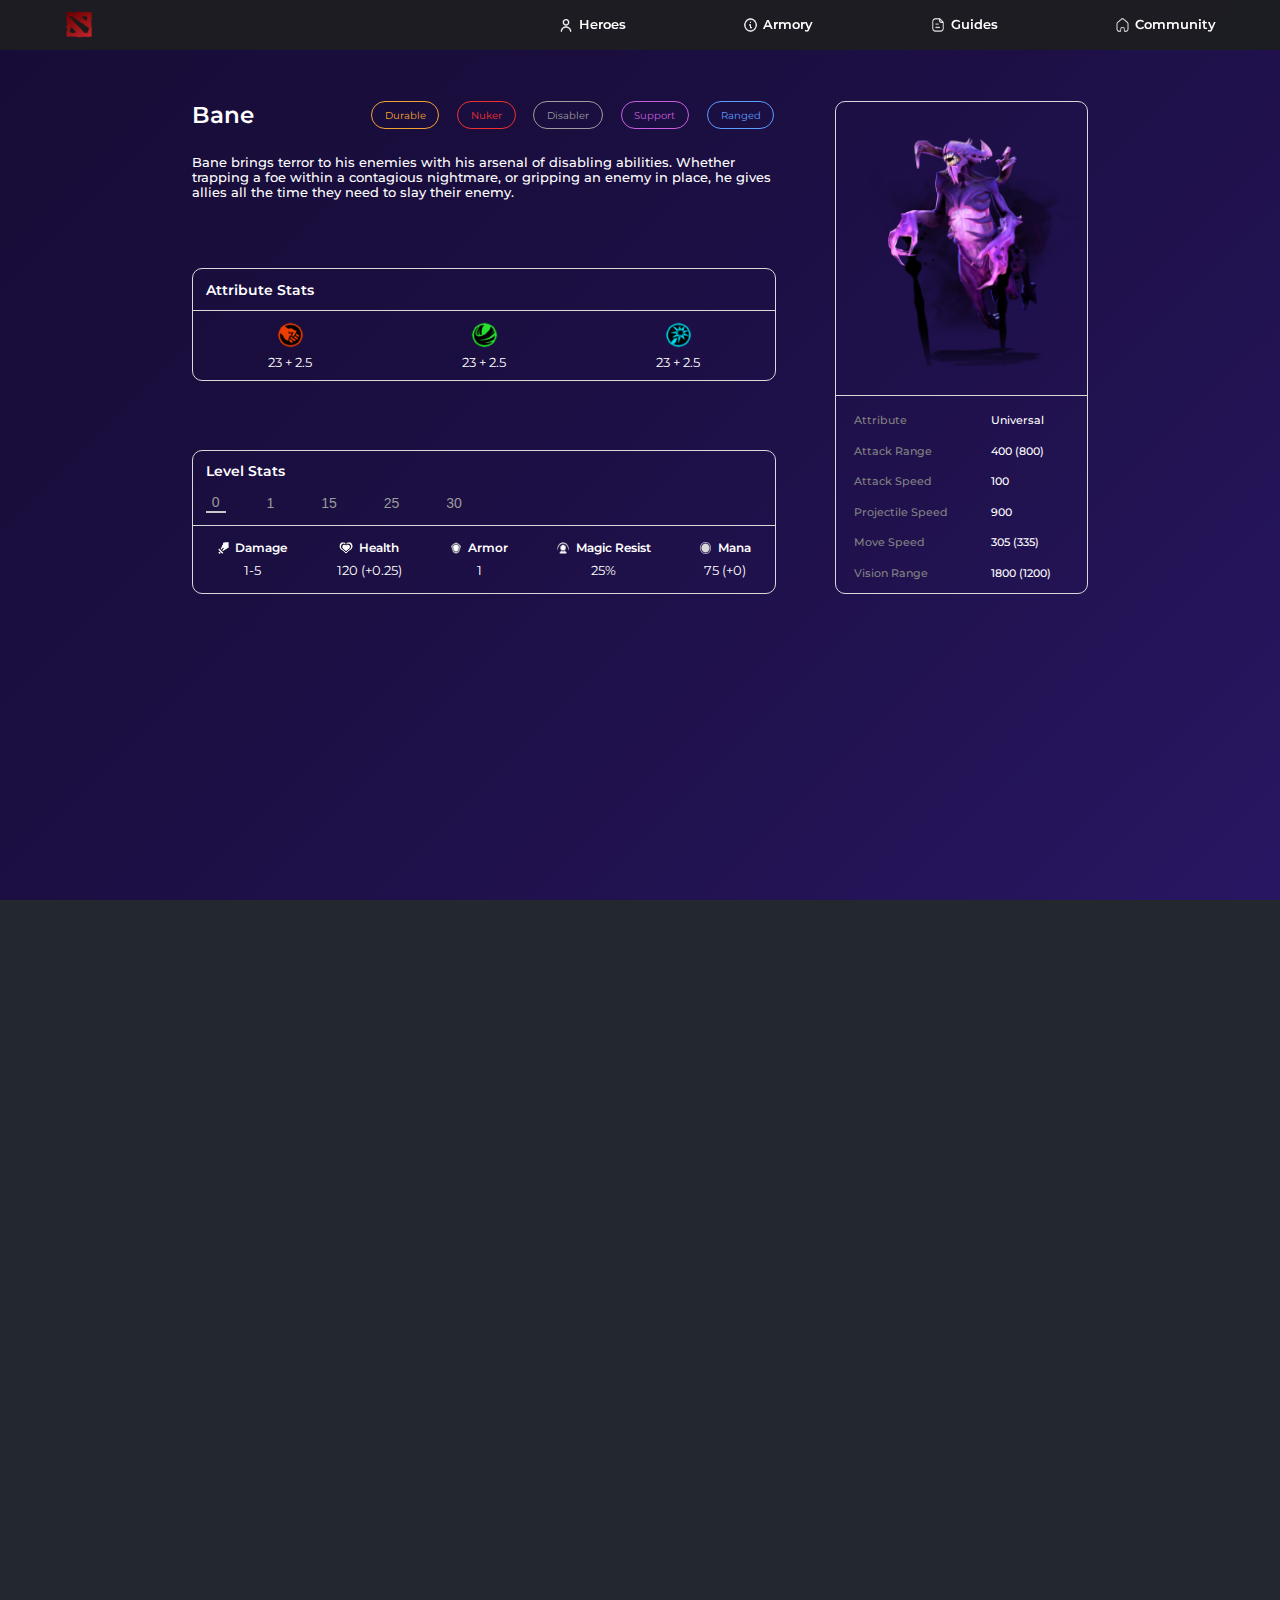
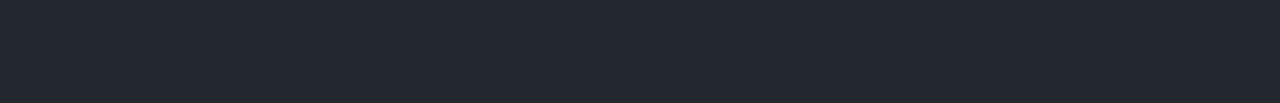
==== commit 6bad70c8: "Updated wireframe + scroll transition" ====
--- a/website/bane.html
+++ b/website/bane.html
@@ -5,6 +5,7 @@
     <title>Bane</title>
     <link rel="stylesheet" href="style.css" type="text/css">
     <script src="./javascript/hero-page-script.js"></script>
+    <script src="./javascript/scroll-transition.js"></script>
     <meta name="viewport" content="width=device-width,initial-scale=1.0">
     <meta charset="UTF-8">
 </head>
@@ -34,6 +35,7 @@
         <!-- This section contains the hero's stats, description, name and potrait -->
         <div class = "stat-area">
             <div class = "stat-column">
+                <!-- Left side, contains hero roles, name, description and stats-->
                 <article class = "flex-column">
                     <!-- Use a blank header-->
                     <header class = "blank-header" style="display: flex;" id = "hero-heading">
@@ -203,7 +205,7 @@
         </div>
         
         <!-- This section shows the hero's skills in a table form -->
-        <section class = "full-container" style="margin-top: 5vw;">
+        <section class = "full-container reveal" style="margin-top: 5vw;">
             <!-- Title area, a sub container -->
             <div class = "inner-area-top">
                 <!-- Flex column is used to vertically align the title-->
@@ -232,7 +234,7 @@
             </div>
             
             <!-- top-border class adds a border, meant for every skill-row except the first one to complete the table -->
-            <div class = "skill-row top-border">
+            <div class = "skill-row top-border ">
                 <figure class = "skill-name">
                     <img src="assets/skills/bane_brain_sap.png">
                     <figcaption>Brain Sap</figcaption>
@@ -282,7 +284,7 @@
         </section>
 
         <!-- This section shows the hero's talents in a table format -->
-        <section class = "full-container" style="margin-top: 5vw; margin-bottom: 3vw;">
+        <section class = "full-container reveal" style="margin-top: 5vw; margin-bottom: 3vw;">
             <!-- Title area -->
             <div class = "inner-area-top">
                 <div class = "flex-column">
--- a/website/style.css
+++ b/website/style.css
@@ -589,6 +589,22 @@
     height: 0.05vw;
     background: #626262;
 }
+
+/* scroll transitions */
+/* to be used with another class to apply transition on container */
+/* the transition is a fade-in + move up when the container is scrolled to*/
+.reveal{
+    transform: translateY(60px); /*move down */
+    opacity: 0; /* hide */
+    transition: 0.9s all ease;
+  }
+
+/* to be applied onto the reveal classes to execute the transitions*/
+.reveal.active{
+transform: translateY(0); /* set to intended position */
+opacity: 1;
+}
+
 /*mobile layout for home screen */
 /* Increased font sizes*/
 @media screen and (max-width: 700px){
@@ -680,6 +696,9 @@
     .contributor-edits{
         font-size: 1.8vw;
     }
+
+    /* enable scroll transitions only on mobile*/
+
 }
 
 .other-dashboard{
@@ -876,6 +895,7 @@
 
 /* Mobile view for heroes page*/
 /* Increased font sizes */
+/* Increased spacing (margin) between containers*/
 @media screen and (max-width: 700px){
     :root{
         --heroes-margin-left: 5%; /* Change the left margin for mobile layout */ 
@@ -945,8 +965,7 @@
     }
 
     .heroes-area{
-        grid-template-columns: repeat(4, auto);
-        margin-left: 5%;
+        grid-template-columns: repeat(4, auto); /* Decrease to 4 heroes per row*/
         margin-top: 3vw;
     }
 
@@ -969,11 +988,11 @@
 }
 
 .right-container{   
-    width: 28%;
+    width: 28%; /* Leave a 2% gap*/
     border: 0.12vw solid #D9D9D9;
     border-radius: 10px;
-    height: max-content;
-    margin-left: auto;
+    height: max-content; /* Make height match parent's */
+    margin-left: auto; /* Align to the right */
 }
 
 .right-container img{
@@ -983,8 +1002,9 @@
 }
 
 .inner-area-bottom{
-    border-top: 0.12vw solid #D9D9D9;
-    border-bottom-left-radius: 10px;
+    border-top: 0.12vw solid #D9D9D9; /*only the top border needs to be defined to complete the shape */
+    /* This causes only the bottom left and bottom-right borders to round to match its parent container*/
+    border-bottom-left-radius: 10px; 
     border-bottom-right-radius: 10px;
     background-color: var(--inner-area-bg);
     display: flex;
@@ -1014,10 +1034,10 @@
     width: 65%;
 }
 
+/* To be used with in line styling to set the text colour */
 .medium-24{
     margin-top: 1.3vw;
     margin-left: 1.4vw;
-    color: #838383;
     font-size: 0.87vw;
     font-style: normal;
     font-weight: 500;
@@ -1035,16 +1055,16 @@
 .roles-row{
     display: flex;
     justify-content: space-between;
-    width: 55%; 
+    width: 55%; /* 55 is the default, but it is expected to be overriden by inline css depending on how many roles there are */
     margin-left: auto;
     margin-top: -1vw;
     flex-wrap:wrap;
-    flex-direction: row-reverse;
+    flex-direction: row-reverse; /* wrap folding to the right*/
     
 }
 
 .roles-container{
-    background: none;
+    background: none; /* transparent background */
     border-radius: 16px;
     border-width: 0.12vw;
     border-style: solid;
@@ -1053,15 +1073,14 @@
     padding-top: 0.5vw;
     padding-bottom: 0.5vw;
     display: flex;
-    align-items: center;
+    align-items: center; /*vertically center all children*/
     margin-left: 1%;
     margin-top: 1vw;
     
 }
 
-
 .roles-container label{
-    text-align: center;
+    text-align: center; 
     font-weight: 400;
     font-size: 0.8vw;
 }
@@ -1069,17 +1088,17 @@
 .full-container{   
     width: 100%;
     border: 0.12vw solid #D9D9D9;
-    padding: 0;
+    padding: 0; /* override inherit padding value */
     border-radius: 10px;
     margin-left: auto;
 }
 
 .inner-area-top{
-    border-bottom: 0.12vw solid #D9D9D9;
+    border-bottom: 0.12vw solid #D9D9D9; /*only the bottom border needs to be defined to complete the shape */
+    /* This causes only the top-left and top-right borders to round to match its parent container*/
     border-top-left-radius: 10px;
     border-top-right-radius: 10px;
-    background-color: var(--inner-area-bg);;
-    display: flex;
+    background-color: var(--inner-area-bg);
     padding-top: 0.9vw;
     padding-bottom: 0.9vw;
 }
@@ -1108,15 +1127,18 @@
     margin-top: 0.8vw;
     margin-bottom: 0.8vw;
     display: flex;
-    justify-content: space-around;
+    justify-content: space-around; /* A convenient way to evenly space children elements without having to worry about left/right margins*/
+    
 }
 
 .attribute-column{
+    /* Center elements in a top-down organisation*/
     display: flex;
     justify-content: center;
     align-items: center;
     flex-direction: column;
 }
+
 .attribute-img{
     width: 2.1vw;
     margin-bottom: 0.5vw;
@@ -1131,17 +1153,19 @@
     margin-left: 1vw;
     margin-top: 1vw;
     display: flex;
-    width: 45%;
+    width: 45%; /* expand to slight less than half the container */
     justify-content: space-between;
 }
 
 .level-row button{
     font-size: 1.1vw;
     color: #9A9A9A;
-    background: none;
+    /* override default button properties */
+    background: none; 
     border: none;
 }
 
+/* add an underline for active and hover */
 .level-row button.active{
    border-bottom: 0.2vw solid #C8C8C8;
 }
@@ -1154,12 +1178,12 @@
     margin-top: 1.2vw;
     margin-bottom: 1.2vw;
     display: flex;
-    justify-content: space-around;
+    justify-content: space-around; /* Evenly space elements with 'dynamic' left and right margins*/
 }
 
 .img-text{
     display: flex;
-    align-items: center;
+    align-items: center; /* Container for images and text side by side, center them vertically*/
     margin-bottom: 0.6vw;
 }
 
@@ -1171,26 +1195,25 @@
 
 .img-text img{
     height: 0.9vw;
-    margin-right: 0.5vw;
-}
-
-
+    margin-right: 0.5vw; /* Add a space between the image and text*/
+}
+
+
+/* This is one row of the table with two columns */
 .skill-row{
-    display: flex;
-    width: 100%;
-    height: max-content;
+    display: flex; /* It uses a flex-row to place each column side by side */
+    width: 100%; /* Expand width to fill container */
 }
 
 .skill-name{
     display: flex;
-    height: auto;
-    width: 25%;
-    align-items: center;
-    border-right: 0.12vw solid #D9D9D9;
+    width: 25%; /*occupy 20% of available width space */
+    align-items: center; /* vertically center image and text children*/
+    border-right: 0.12vw solid #D9D9D9; /* right border as column divider*/
 }
 
 .skill-name img{
-    width: 20%;
+    width: 20%; 
     margin-right: 8%;
     margin-left: 15%;
     
@@ -1199,14 +1222,14 @@
 .skill-name figcaption{
     color: white;
     font-weight: 600;
-    height: fit-content;
+    height: fit-content; /* ensure the height will never exceed max-content */
     font-size: 1.13vw;
 }
 
 .skill-description{
     display: flex;
-    flex-direction: column;
-    width: 75%;
+    flex-direction: column; /* organise content in columns */
+    width: 75%; /* occupy remaining space */
     padding-top: 2vw;
     padding-bottom: 2vw;
 }
@@ -1228,6 +1251,7 @@
     margin-right: 1vw;
 }
 
+/* To be used with other classes to apply a top border*/
 .top-border{
     border-top: 0.12vw solid #D9D9D9
 }
@@ -1242,13 +1266,11 @@
     border-right: 0.12vw solid #D9D9D9;
     border-left: 0.12vw solid #D9D9D9;
     text-align: center;
-    height: fit-content;
     color: white;
     padding-top: 1vw;
     padding-bottom: 1vw;
     font-weight: 600;
     font-size: 1.13vw;
-    height: fit-content;
 }
 
 .talent-description{
@@ -1262,20 +1284,21 @@
 }
 
 
-
+/*mobile view for hero information page */
+/* increased text size and some margins */
 @media screen and (max-width: 700px){
 
     .stat-area{
-        flex-direction: column;
+        flex-direction: column; /* change from row to column layout. right-container will now be at the bottom instead of being at the side*/
         align-items: center;
     }
 
     .stat-column{
-        width: 100%;
+        width: 100%; /*expand text column to take up entire area */
     }
     
     #hero-heading{
-        flex-direction: column;
+        flex-direction: column; /* change to column layout so roles is below hero name */
     }
     .hero-title{
         font-size: 3.5vw;
@@ -1343,33 +1366,29 @@
     }
 
     .right-container{
-        width: 100%;
+        width: 100%; /* expand to take up entire width */
+        /* change to a flex and keep column organisation */
         display: flex;
-        flex-direction: column;
-        align-items: center;
-        
-        
+        flex-direction: column; 
+        align-items: center; /* align hero portrait to horizontal center */
     }
 
     .right-container img{
-        width: 60%;
+        width: 60%; /* can afford to take up more space */
     }
 
     .inner-area-bottom{
         width: 100%;
+        justify-content: space-around; /*use space-around for more dynamic margins and spacings */
     }
 
     .medium-24{
-        margin-left: 0;
+        margin-left: 0; /*remove margin to work with space-around justify content*/
         font-size: 2vw;
     }
 
-    .inner-area-bottom{
-        justify-content: space-around;
-    }
-
     .base-stats-spacing{
-        margin-left: 0;
+        margin-left: 0; /*remove margin to work with space-around justify content*/
     }
 
     .skill-name img{
@@ -1382,7 +1401,6 @@
     .skill-name figcaption{
         color: white;
         font-weight: 600;
-        height: fit-content;
         font-size: 2.3vw;
     }
 
@@ -1397,17 +1415,24 @@
     }
 
     .talent-description{
-        font-size: 2vw;
+        font-size: 1.9vw;
+        /* Add margins as talent-description can exceed one line*/
+        margin-left: 0.8vw;
+        margin-right: 0.8vw;
     }
 
     .talent-level{
         font-size: 2.4vw;
-        height: max-content;
+        /* In mobile view, it is possible that the talent-description is long enough to reach two rows. So, a flex box is used to ensure text is centered*/
+        display: flex;
+        align-items: center;
+        justify-content: center;
     }
 
     main{
-        top: 10vw;
-    }
+        top: 10vw; /* increase starting point for all content in the page to account for nav bar's mobile height*/
+    }
+    /* Change left-margin and width for all content in the page*/
     .hero-main{
         margin-left: 5%;
         width: 90%;
@@ -1416,4 +1441,4 @@
 
 
     
-}
+}